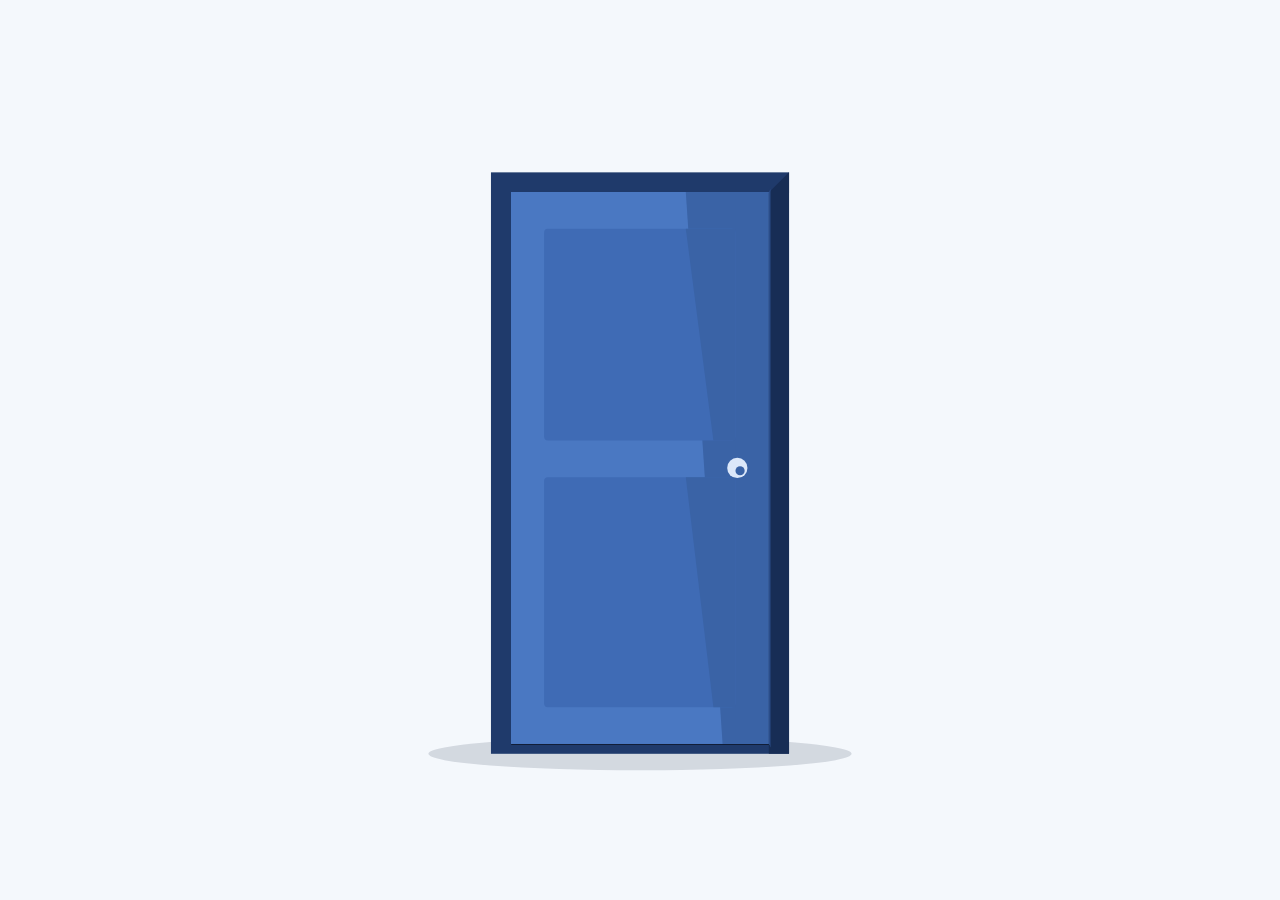
==== index.html @ 5ae3cf3b "Add session setup dialogue, clock, breaks and check-ins Co-Authored-By: Claude Opus 5.5 <noreply@ant" ====
<!doctype html>
<html lang="en">
<head>
  <meta charset="utf-8">
  <meta name="viewport" content="width=device-width, initial-scale=1">
  <title>Study Check-In</title>
  <link rel="stylesheet" href="css/base.css">
  <link rel="stylesheet" href="css/layout.css">
  <link rel="stylesheet" href="css/door.css">
  <link rel="stylesheet" href="css/characters.css">
  <link rel="stylesheet" href="css/dialogue.css">
</head>
<body>
  <main class="app">
    <!-- The door scene is drawn into here by js/door.js -->
    <div id="stage" class="stage"></div>

    <!-- The study screen: shown while a session runs -->
    <section class="study" aria-label="Study session">
      <div id="clock" class="clock" role="timer">0:00</div>
      <p id="study-status" class="study-status" aria-live="polite"></p>
      <div class="study-buttons">
        <button id="break-btn" type="button" class="btn">Break</button>
        <button id="end-btn" type="button" class="btn btn-quiet">End session</button>
      </div>
    </section>
  </main>
  <script type="module" src="js/main.js"></script>
</body>
</html>
---- css/base.css ----
/* Color variables: cool colors only (no yellow, orange or warm tones).
   Light set first, then the dark set. */
:root {
  --bg: #f4f8fc;
  --ink: #14213d;
  --blue: #2f6fdd;
  --pale: #dce8fa;
  --teal: #1b8a9a;
  --bubble: #ffffff;
  --bubble-ink: #14213d;
  --bubble-line: #14213d;
  --bubble-accent: #2f6fdd;
  --locked: #9aa8c0;

  /* The door */
  --frame: #1f3a6b;
  --frame-shade: #172d55;
  --door: #4a78c2;
  --door-shade: #3a63a6;
  --door-inset: #3f6bb5;
  --door-edge: #2a4d8a;
  --knob: #dce8fa;
  --doorway: #070b16;
  --floor-shadow: rgba(20, 33, 61, 0.14);
}

@media (prefers-color-scheme: dark) {
  :root:not([data-theme="light"]) {
    --bg: #0d1424;
    --ink: #e6edf8;
    --blue: #6a9df5;
    --pale: #1a2540;
    --teal: #4fc2d0;
    --bubble: #f4f8fc;
    --bubble-line: #f4f8fc;
    --locked: #8a96ad;

    --frame: #22355e;
    --frame-shade: #1a2a4b;
    --door: #3a62a8;
    --door-shade: #2d4f8c;
    --door-inset: #33599b;
    --door-edge: #213d70;
    --knob: #b9cdee;
    --doorway: #03060d;
    --floor-shadow: rgba(0, 0, 0, 0.4);
  }
}

:root[data-theme="dark"] {
  --bg: #0d1424;
  --ink: #e6edf8;
  --blue: #6a9df5;
  --pale: #1a2540;
  --teal: #4fc2d0;
  --bubble: #f4f8fc;
  --bubble-line: #f4f8fc;
  --locked: #8a96ad;

  --frame: #22355e;
  --frame-shade: #1a2a4b;
  --door: #3a62a8;
  --door-shade: #2d4f8c;
  --door-inset: #33599b;
  --door-edge: #213d70;
  --knob: #b9cdee;
  --doorway: #03060d;
  --floor-shadow: rgba(0, 0, 0, 0.4);
}

*, *::before, *::after { box-sizing: border-box; }

html, body {
  margin: 0;
  height: 100%;
}

body {
  background: var(--bg);
  color: var(--ink);
  font-family: system-ui, -apple-system, "Segoe UI", Roboto, sans-serif;
  transition: background 0.3s, color 0.3s;
}
---- css/layout.css ----
/* Page layout: on the door screen the door sits in the center.
   While studying, the door slides left and the big clock shows right-center. */
.app {
  min-height: 100vh;
  display: grid;
  place-items: center;
  padding: 16px;
  overflow: hidden;
}

.stage {
  position: relative;
  /* As big as fits: never taller than 88% of the window. */
  width: min(90vw, 460px, calc(88vh * 500 / 720));
  transition: transform 0.8s cubic-bezier(0.5, 0, 0.2, 1);
}

.is-studying .stage {
  transform: translateX(-26vw) scale(0.82);
}

/* ---- The study screen ---- */
.study {
  position: fixed;
  top: 50%;
  left: 58vw;
  width: 38vw;
  transform: translate(0, -50%);
  text-align: center;
  opacity: 0;
  visibility: hidden;
  transition: opacity 0.6s 0.3s, visibility 0s 0.9s;
}

.is-studying .study {
  opacity: 1;
  visibility: visible;
  transition: opacity 0.6s 0.4s, visibility 0s;
}

.clock {
  font-size: clamp(72px, 11vw, 200px);
  font-weight: 800;
  font-variant-numeric: tabular-nums;
  letter-spacing: -0.03em;
  line-height: 1;
  color: var(--ink);
  transition: opacity 0.3s;
}

.is-on-break .clock {
  opacity: 0.35;
}

.study-status {
  min-height: 1.5em;
  margin: 12px 0 20px;
  color: var(--teal);
  font-weight: 600;
}

.study-buttons {
  display: flex;
  justify-content: center;
  gap: 12px;
}

/* ---- Buttons ---- */
.btn {
  font: inherit;
  font-weight: 600;
  padding: 10px 22px;
  border-radius: 999px;
  border: 2px solid var(--blue);
  background: var(--blue);
  color: var(--bg);
  cursor: pointer;
  transition: transform 0.15s, background 0.2s;
}

.btn:hover { transform: translateY(-1px); }
.btn:focus-visible { outline: 3px solid var(--teal); outline-offset: 2px; }

.btn-quiet {
  background: transparent;
  color: var(--blue);
}
---- css/door.css ----
/* The door scene: a back layer (frame, dark doorway, character)
   with the door on top as its own element so it can swing in 3D. */
.door-scene {
  position: relative;
  aspect-ratio: 500 / 720;
  width: 100%;
  cursor: pointer;
  outline: none;
  perspective: 1100px;
}

.door-scene:focus-visible .door-frame {
  stroke: var(--teal);
  stroke-width: 6;
}

.door-back {
  position: absolute;
  inset: 0;
  width: 100%;
  height: 100%;
  overflow: visible;
}

.door-frame       { fill: var(--frame); }
.door-frame-shade { fill: var(--frame-shade); }
.doorway          { fill: var(--doorway); }
.floor-shadow     { fill: var(--floor-shadow); }

.door-body  { fill: var(--door); }
.door-shade { fill: var(--door-shade); }
.door-inset { fill: var(--door-inset); }
.door-knob  { fill: var(--knob); }

/* The door sits exactly over the doorway (x 110, y 80, 280 x 600 of 500 x 720)
   and swings toward you on its left hinge. */
.door-panel {
  position: absolute;
  left: 22%;
  top: 11.111%;
  width: 56%;
  height: 83.333%;
  transform-origin: left center;
  transform-style: preserve-3d;
  transition: transform 0.9s cubic-bezier(0.3, 0.7, 0.35, 1);
}

.door-panel > svg {
  display: block;
  width: 100%;
  height: 100%;
}

/* The door's thickness: a strip along its right edge, turned to face sideways. */
.door-edge {
  position: absolute;
  top: 0;
  left: 100%;
  width: 5%;
  height: 100%;
  background: var(--door-edge);
  transform-origin: left center;
  transform: rotateY(-90deg);
}

/* As the door turns away from the light it gets a little darker. */
.door-panel::after {
  content: "";
  position: absolute;
  inset: 0;
  background: #000;
  opacity: 0;
  transition: opacity 0.9s;
  pointer-events: none;
}

.door--crack .door-panel { transform: rotateY(-14deg); }
.door--ajar  .door-panel { transform: rotateY(-40deg); }
.door--crack .door-panel::after { opacity: 0.08; }
.door--ajar  .door-panel::after { opacity: 0.2; }

/* Slam: the door shuts fast, then the whole scene shakes. */
.door--slam .door-panel {
  transition-duration: 0.18s;
  transition-timing-function: cubic-bezier(0.6, 0, 1, 1);
}

.door--shake {
  animation: door-shake 0.35s ease-out;
}

@keyframes door-shake {
  0%, 100% { transform: translate(0, 0); }
  20% { transform: translate(-6px, 2px); }
  40% { transform: translate(5px, -2px); }
  60% { transform: translate(-3px, 1px); }
  80% { transform: translate(2px, 0); }
}
---- css/characters.css ----
/* Character animations. Every character shares the same named parts
   (head, eye-l, eye-r, torso, arm-l, arm-r), so these moves work for all of them.
   The character's own origin (0, 0) is between its feet. */

.char {
  transform-box: view-box;
  transform-origin: 0 0;
}

.char .head {
  transform-box: fill-box;
  transform-origin: 50% 100%;
}

.char .eye {
  transform-box: fill-box;
  transform-origin: 50% 50%;
}

.char .arm-l,
.char .arm-r {
  transform-box: fill-box;
  transform-origin: 50% 0;
}

/* Props (like the mother's spoon) only show during their own move. */
.char .prop {
  opacity: 0;
}

/* ---- Standing out of the doorway while talking (setup questions, wrap-up) ---- */
.char,
.char .head {
  transition: transform 0.8s cubic-bezier(0.35, 0.1, 0.25, 1);
}

.char.is-out {
  transform: translateX(90px) rotate(13deg);
}

.char.is-out .head {
  transform: rotate(-13deg);
}

/* ---- look-around: lean out, lean in toward you and look down at your desk,
        sweep slowly from right to left (eyes lead, face follows),
        back to you with a suspicious nod, sneak back ---- */
.anim-look-around {
  animation: look-around-body 6s ease-in-out both;
}
.anim-look-around .head {
  animation: look-around-head 6s ease-in-out both;
}
.anim-look-around .features {
  animation: look-around-face 6s ease-in-out both;
}
.anim-look-around .pupil {
  animation: look-around-pupils 6s ease-in-out both;
}
.anim-look-around .arm-r {
  animation: look-around-arm 6s ease-in-out both;
}

/* Whole body: out from behind the door, then a little closer to you
   (slightly bigger = leaning toward the viewer). */
@keyframes look-around-body {
  0%       { transform: translateX(0) rotate(0deg) scale(1); }
  12%      { transform: translateX(94px) rotate(15deg) scale(1); }    /* lean out */
  16%      { transform: translateX(90px) rotate(13deg) scale(1); }    /* settle */
  24%, 74% { transform: translateX(90px) rotate(13deg) scale(1.06); } /* lean in toward you */
  80%      { transform: translateX(90px) rotate(13deg) scale(1); }
  86%      { transform: translateX(96px) rotate(16deg) scale(1); }    /* wind-up... */
  100%     { transform: translateX(0) rotate(0deg) scale(1); }        /* ...and sneak back */
}

/* Head: stays upright against the lean, tips down to look at your desk,
   sways a little with the sweep, then a slow suspicious nod. */
@keyframes look-around-head {
  0%, 16%  { transform: rotate(-13deg); }
  24%      { transform: rotate(-10deg) translateY(5px); }    /* look down, toward the right */
  58%      { transform: rotate(-16deg) translateY(5px); }    /* ...slowly round to the left */
  64%      { transform: rotate(-13deg) translateY(0); }      /* back up at you */
  69%      { transform: rotate(-13deg) translateY(8px); }    /* slow nod down */
  75%      { transform: rotate(-13deg) translateY(0); }      /* and up */
  92%, 100% { transform: rotate(0deg); }
}

/* Face features shift sideways and down: the head "turns" to look across the room. */
@keyframes look-around-face {
  0%, 16%  { transform: translate(0, 0); }
  26%      { transform: translate(5px, 3px); }    /* face turned right, looking down */
  32%      { transform: translate(5px, 3px); }
  56%      { transform: translate(-5px, 3px); }   /* slow sweep to the left */
  62%      { transform: translate(-5px, 3px); }
  68%, 80% { transform: translate(0, 0); }        /* back to you */
  100%     { transform: translate(0, 0); }
}

/* Pupils lead every look: they get there first and go a bit further. */
@keyframes look-around-pupils {
  0%, 16%  { transform: translate(0, 0); }
  21%      { transform: translate(5px, 2.5px); }  /* eyes snap right and down */
  32%      { transform: translate(5px, 2.5px); }
  48%      { transform: translate(-5px, 2.5px); } /* eyes reach the left before the face */
  62%      { transform: translate(-5px, 2.5px); }
  66%, 80% { transform: translate(0, 0); }        /* straight at you */
  100%     { transform: translate(0, 0); }
}

@keyframes look-around-arm {
  0%       { transform: rotate(0deg); }
  12%, 80% { transform: rotate(14deg); }     /* arm tucks in close, sneaky */
  100%     { transform: rotate(0deg); }
}

/* ---- peek: lean out, quick scan left and right, then settle on you
        ("I see you. Keep going.") ---- */
.anim-peek {
  animation: peek-body 4s ease-in-out both;
}
.anim-peek .head {
  animation: peek-head 4s ease-in-out both;
}
.anim-peek .features {
  animation: peek-face 4s ease-in-out both;
}
.anim-peek .pupil {
  animation: peek-pupils 4s ease-in-out both;
}

@keyframes peek-body {
  0%       { transform: translateX(0) rotate(0deg); }
  16%      { transform: translateX(80px) rotate(12deg); }
  22%, 80% { transform: translateX(76px) rotate(11deg); }
  100%     { transform: translateX(0) rotate(0deg); }
}

@keyframes peek-head {
  0%       { transform: rotate(0deg); }
  16%      { transform: rotate(-11deg); }
  30%      { transform: rotate(-8deg); }    /* turns to the right... */
  42%      { transform: rotate(-14deg); }   /* ...and to the left */
  52%, 80% { transform: rotate(-11deg); }   /* ...and back to you */
  100%     { transform: rotate(0deg); }
}

@keyframes peek-face {
  0%, 18%  { transform: translate(0, 0); }
  28%, 32% { transform: translate(4px, 1px); }
  40%, 44% { transform: translate(-4px, 1px); }
  52%, 100% { transform: translate(0, 0); }
}

@keyframes peek-pupils {
  0%, 18%  { transform: translate(0, 0); }
  24%, 32% { transform: translate(5px, 1.5px); }    /* eyes lead right */
  37%, 44% { transform: translate(-5px, 1.5px); }   /* eyes lead left */
  50%, 54% { transform: translate(0, 0); }
  56%, 62% { transform: translate(1px, -0.5px); }   /* ...there you are */
  66%, 100% { transform: translate(0, 0); }
}

/* ---- stare: lean out, peer down at your desk, then look up into a long,
        slow-blinking, deadpan stare while creeping closer ---- */
.anim-stare {
  animation: stare-body 5.4s ease-in-out both;
}
.anim-stare .head {
  animation: stare-head 5.4s ease-in-out both;
}
.anim-stare .eye {
  animation: stare-blink 5.4s linear both;
}
.anim-stare .features {
  animation: stare-face 5.4s ease-in-out both;
}
.anim-stare .pupil {
  animation: stare-pupils 5.4s ease-in-out both;
}

@keyframes stare-body {
  0%   { transform: translateX(0) rotate(0deg) scale(1); }
  12%  { transform: translateX(90px) rotate(13deg) scale(1); }
  40%  { transform: translateX(90px) rotate(13deg) scale(1); }
  78%  { transform: translateX(90px) rotate(13deg) scale(1.08); }  /* creeping closer */
  86%  { transform: translateX(90px) rotate(13deg) scale(1.08); }
  100% { transform: translateX(0) rotate(0deg) scale(1); }
}

@keyframes stare-head {
  0%       { transform: rotate(0deg); }
  12%      { transform: rotate(-13deg); }
  18%, 36% { transform: rotate(-13deg) translateY(6px); }   /* peering down at your desk */
  42%, 86% { transform: rotate(-13deg) translateY(0); }     /* ...slowly up at you */
  100%     { transform: rotate(0deg); }
}

@keyframes stare-face {
  0%, 14%  { transform: translate(0, 0); }
  20%, 26% { transform: translate(3px, 3px); }
  32%, 36% { transform: translate(-3px, 3px); }   /* scanning your desk */
  44%, 84% { transform: translate(0, 1.5px); }    /* squint */
  94%, 100% { transform: translate(0, 0); }
}

@keyframes stare-pupils {
  0%, 14%  { transform: translate(0, 0); }
  18%, 26% { transform: translate(4px, 3px); }
  30%, 36% { transform: translate(-4px, 3px); }
  42%, 100% { transform: translate(0, 0); }
}

@keyframes stare-blink {
  0%, 54%  { transform: scaleY(1); }
  56%      { transform: scaleY(0.1); }   /* one... slow... blink */
  60%      { transform: scaleY(1); }
  72%      { transform: scaleY(1); }
  74%      { transform: scaleY(0.1); }
  76%, 100% { transform: scaleY(1); }
}

/* ---- mother-spoon (mother's signature): scan the room, find you,
        then wag a ladle at you ---- */
.anim-mother-spoon {
  animation: spoon-body 5.6s ease-in-out both;
}
.anim-mother-spoon .head {
  animation: spoon-head 5.6s ease-in-out both;
}
.anim-mother-spoon .features {
  animation: spoon-face 5.6s ease-in-out both;
}
.anim-mother-spoon .pupil {
  animation: spoon-pupils 5.6s ease-in-out both;
}
.anim-mother-spoon .arm-r {
  animation: spoon-arm 5.6s ease-in-out both;
}
.anim-mother-spoon .prop-spoon {
  animation: spoon-show 5.6s step-end both;
}

@keyframes spoon-body {
  0%       { transform: translateX(0) rotate(0deg); }
  10%, 88% { transform: translateX(90px) rotate(13deg); }
  100%     { transform: translateX(0) rotate(0deg); }
}

@keyframes spoon-head {
  0%       { transform: rotate(0deg); }
  10%      { transform: rotate(-13deg); }
  20%      { transform: rotate(-9deg) translateY(4px); }
  30%      { transform: rotate(-16deg) translateY(4px); }
  38%      { transform: rotate(-13deg); }
  46%, 76% { transform: rotate(-17deg); }   /* a stern little head tilt */
  88%      { transform: rotate(-13deg); }
  100%     { transform: rotate(0deg); }
}

@keyframes spoon-face {
  0%, 12%  { transform: translate(0, 0); }
  20%      { transform: translate(4px, 2px); }
  30%      { transform: translate(-4px, 2px); }
  38%, 100% { transform: translate(0, 0); }
}

@keyframes spoon-pupils {
  0%, 12%  { transform: translate(0, 0); }
  16%, 20% { transform: translate(5px, 2px); }
  26%, 30% { transform: translate(-5px, 2px); }
  36%, 100% { transform: translate(0, 0); }   /* found you */
}

@keyframes spoon-arm {
  0%, 38% { transform: rotate(0deg); }
  46%     { transform: rotate(-150deg); }   /* spoon up */
  52%     { transform: rotate(-125deg); }   /* wag... */
  58%     { transform: rotate(-160deg); }
  64%     { transform: rotate(-125deg); }
  70%     { transform: rotate(-160deg); }
  76%     { transform: rotate(-145deg); }   /* one last point */
  86%     { transform: rotate(0deg); }
  100%    { transform: rotate(0deg); }
}

@keyframes spoon-show {
  0%   { opacity: 0; }
  40%  { opacity: 1; }
  84%  { opacity: 0; }
}
---- css/dialogue.css ----
/* Speech bubbles: rounded, quiet, with a little tail pointing at the doorway. */
.bubble {
  position: absolute;
  left: 76%;
  top: 2%;
  width: 250px;
  padding: 13px 16px;
  border-radius: 20px;
  background: var(--bubble);
  color: var(--bubble-ink);
  border: 2.5px solid var(--bubble-line);
  box-shadow: 0 8px 28px rgba(5, 10, 25, 0.35);
  z-index: 5;
  opacity: 0;
  transform: scale(0.85);
  transform-origin: 0 100%;   /* grows out of the tail */
  pointer-events: none;
  transition: opacity 0.2s, transform 0.25s cubic-bezier(0.3, 1.4, 0.5, 1);
}

.bubble.is-open {
  opacity: 1;
  transform: none;
  pointer-events: auto;
}

/* The tail: a little triangle reaching down-left to the speaker's face. */
.bubble-tail {
  position: absolute;
  left: -4px;
  bottom: -19px;
  width: 30px;
  height: 22px;
  overflow: visible;
}

.bubble-tail-fill { fill: var(--bubble); }
.bubble-tail-line {
  fill: none;
  stroke: var(--bubble-line);
  stroke-width: 2.5;
  stroke-linejoin: round;
}

.bubble-text {
  margin: 0;
  font-size: 1.05rem;
  line-height: 1.35;
}

.bubble-choices {
  display: flex;
  flex-wrap: wrap;
  gap: 8px;
  margin-top: 12px;
}

.choice {
  font: inherit;
  font-size: 0.92rem;
  font-weight: 600;
  padding: 7px 14px;
  border-radius: 999px;
  border: 2px solid var(--bubble-accent);
  background: transparent;
  color: var(--bubble-accent);
  cursor: pointer;
  transition: background 0.15s, color 0.15s;
}

.choice:hover,
.choice:focus-visible {
  background: var(--bubble-accent);
  color: var(--bubble);
  outline: none;
}

.choice-note {
  display: block;
  font-size: 0.75rem;
  font-weight: 500;
  opacity: 0.75;
}

.choice.is-locked {
  border-color: var(--locked);
  color: var(--locked);
  cursor: not-allowed;
}

.choice.is-locked:hover {
  background: transparent;
  color: var(--locked);
}

.bubble-number {
  display: flex;
  align-items: center;
  gap: 8px;
}

.bubble-number input {
  width: 5.5em;
  font: inherit;
  padding: 6px 10px;
  border-radius: 10px;
  border: 2px solid var(--bubble-accent);
  background: #fff;
  color: var(--bubble-ink);
}
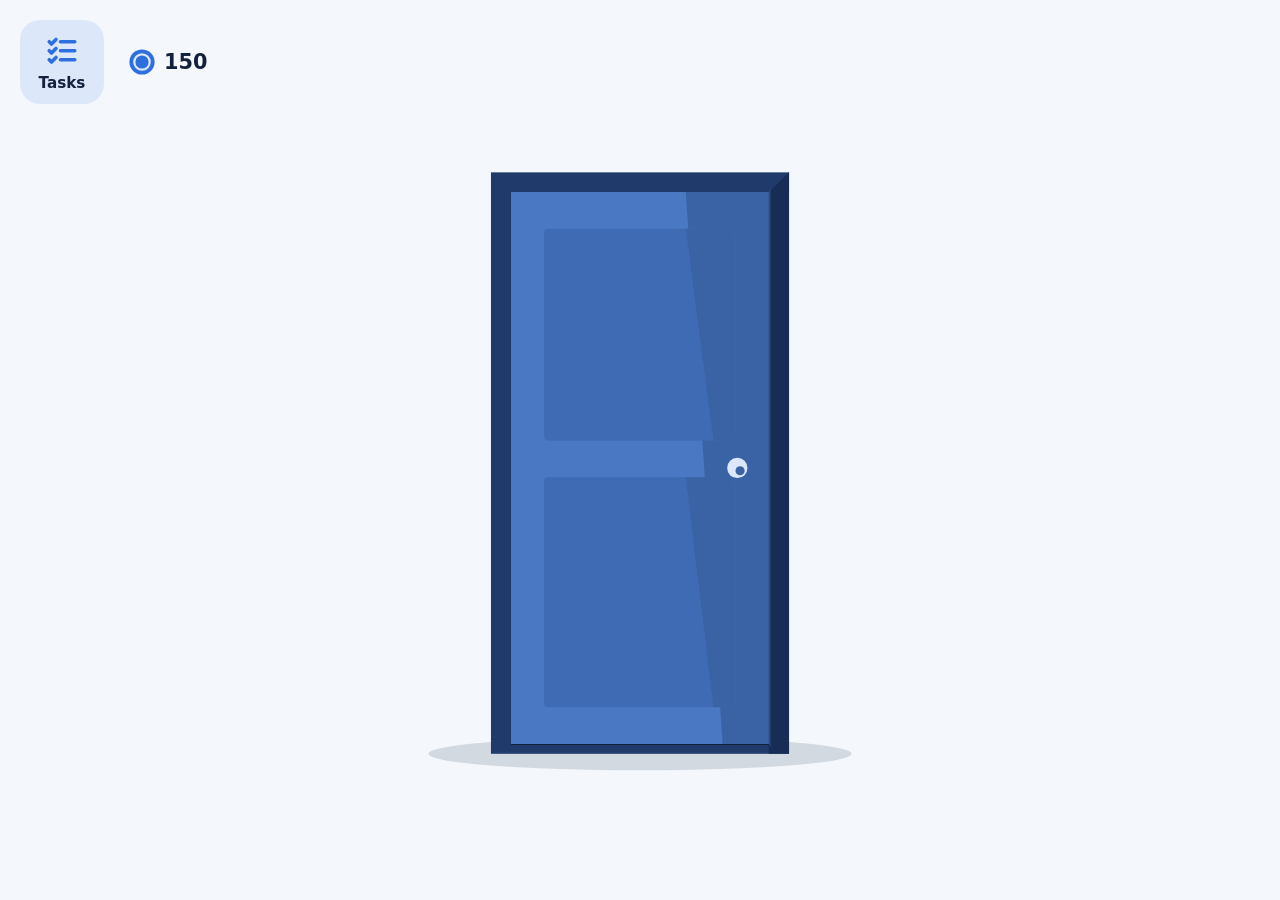
==== commit 07bdf395: "Add tasks, finale, coins and saving Co-Authored-By: Claude Opus 5.5 <noreply@anthropic.com>" ====
--- a/index.html
+++ b/index.html
@@ -9,8 +9,26 @@
   <link rel="stylesheet" href="css/door.css">
   <link rel="stylesheet" href="css/characters.css">
   <link rel="stylesheet" href="css/dialogue.css">
+  <link rel="stylesheet" href="css/panels.css">
 </head>
 <body>
+  <!-- Corner buttons and coins (door screen only) -->
+  <nav class="side" aria-label="Menu">
+    <button type="button" class="side-btn" data-panel="tasks-panel">
+      <svg viewBox="0 0 24 24" aria-hidden="true">
+        <path d="M3.5 6.5l1.5 1.5 3-3M3.5 12.5l1.5 1.5 3-3M3.5 18.5l1.5 1.5 3-3M11 6.5h9.5M11 12.5h9.5M11 18.5h9.5"/>
+      </svg>
+      Tasks
+    </button>
+    <div class="coin-badge" title="Your coins">
+      <svg class="coin-icon" viewBox="0 0 20 20" aria-hidden="true">
+        <circle cx="10" cy="10" r="9"/><circle class="coin-inner" cx="10" cy="10" r="5.5"/>
+      </svg>
+      <span data-coins>0</span>
+      <span class="sr-only">coins</span>
+    </div>
+  </nav>
+
   <main class="app">
     <!-- The door scene is drawn into here by js/door.js -->
     <div id="stage" class="stage"></div>
@@ -23,8 +41,26 @@
         <button id="break-btn" type="button" class="btn">Break</button>
         <button id="end-btn" type="button" class="btn btn-quiet">End session</button>
       </div>
+      <ul id="session-tasks" class="session-tasks" aria-label="This session's tasks"></ul>
     </section>
   </main>
+
+  <!-- Pop-up panels -->
+  <div class="panel-backdrop"></div>
+
+  <section id="tasks-panel" class="panel" role="dialog" aria-labelledby="tasks-title" hidden>
+    <header class="panel-head">
+      <h2 id="tasks-title">Tasks</h2>
+      <button type="button" class="panel-close" aria-label="Close">×</button>
+    </header>
+    <form id="task-form" class="task-form">
+      <input type="text" maxlength="80" placeholder="Add a task…" aria-label="New task">
+      <button type="submit" class="btn">Add</button>
+    </form>
+    <p id="task-empty" class="panel-empty">Nothing here yet. Add your first task above.</p>
+    <ul id="task-list" class="task-list"></ul>
+  </section>
+
   <script type="module" src="js/main.js"></script>
 </body>
 </html>
--- a/css/door.css
+++ b/css/door.css
@@ -76,8 +76,10 @@
 
 .door--crack .door-panel { transform: rotateY(-14deg); }
 .door--ajar  .door-panel { transform: rotateY(-40deg); }
+.door--wide  .door-panel { transform: rotateY(-90deg); }   /* fully open: edge-on */
 .door--crack .door-panel::after { opacity: 0.08; }
 .door--ajar  .door-panel::after { opacity: 0.2; }
+.door--wide  .door-panel::after { opacity: 0.32; }
 
 /* Slam: the door shuts fast, then the whole scene shakes. */
 .door--slam .door-panel {
@@ -96,3 +98,13 @@
   60% { transform: translate(-3px, 1px); }
   80% { transform: translate(2px, 0); }
 }
+
+/* A layer in front of the door, for when a character comes all the way out. */
+.door-front {
+  position: absolute;
+  inset: 0;
+  width: 100%;
+  height: 100%;
+  overflow: visible;
+  pointer-events: none;
+}
--- a/css/characters.css
+++ b/css/characters.css
@@ -17,11 +17,14 @@
   transform-origin: 50% 50%;
 }
 
+/* Arms pivot exactly at the shoulder (in the character's own coordinates),
+   so props in the hand can't shift the pivot and pull the arm off. */
 .char .arm-l,
 .char .arm-r {
-  transform-box: fill-box;
-  transform-origin: 50% 0;
-}
+  transform-box: view-box;
+}
+.char .arm-l { transform-origin: -56px -321px; }
+.char .arm-r { transform-origin: 56px -321px; }
 
 /* Props (like the mother's spoon) only show during their own move. */
 .char .prop {
@@ -288,3 +291,152 @@
   40%  { opacity: 1; }
   84%  { opacity: 0; }
 }
+
+/* ---- Finales: she comes all the way out of the door ----
+   The body's transform always has the same shape so keyframes blend:
+   translate(x, y) rotate(r) translate(0, 240px) scale(sx, sy)
+   which spins her around the middle of her body (240 units above her feet).
+   y = -240px means "standing on the floor". */
+
+.char .prop-lid {
+  transform-box: fill-box;
+  transform-origin: 100% 100%;
+}
+
+/* finale (mother): step out, crouch, BACKFLIP, ta-da! */
+.anim-finale {
+  animation: finale-body 4.4s ease-in-out both;
+}
+.anim-finale .arm-l {
+  animation: finale-arm-l 4.4s ease-in-out both;
+}
+.anim-finale .arm-r {
+  animation: finale-arm-r 4.4s ease-in-out both;
+}
+.anim-finale .head {
+  animation: finale-head 4.4s ease-in-out both;
+}
+
+@keyframes finale-body {
+  0%        { transform: translate(0px, -240px) rotate(0deg) translate(0px, 240px) scale(1, 1); }
+  16%       { transform: translate(40px, -240px) rotate(0deg) translate(0px, 240px) scale(1.12, 1.12); }   /* step out */
+  28%       { transform: translate(40px, -240px) rotate(0deg) translate(0px, 240px) scale(1.22, 1); }      /* crouch */
+  40%       { transform: translate(40px, -430px) rotate(-180deg) translate(0px, 240px) scale(1.08, 1.18); } /* upside down in the air */
+  52%       { transform: translate(40px, -240px) rotate(-360deg) translate(0px, 240px) scale(1.12, 1.12); }
+  58%       { transform: translate(40px, -240px) rotate(-360deg) translate(0px, 240px) scale(1.22, 1.02); } /* land */
+  66%, 100% { transform: translate(40px, -240px) rotate(-360deg) translate(0px, 240px) scale(1.12, 1.12); } /* ta-da */
+}
+
+@keyframes finale-arm-l {
+  0%, 22%   { transform: rotate(0deg); }
+  30%, 52%  { transform: rotate(165deg); }   /* arms tucked up for the flip */
+  58%       { transform: rotate(40deg); }
+  68%, 100% { transform: rotate(135deg); }   /* ta-da! */
+}
+
+@keyframes finale-arm-r {
+  0%, 22%   { transform: rotate(0deg); }
+  30%, 52%  { transform: rotate(-165deg); }
+  58%       { transform: rotate(-40deg); }
+  68%, 100% { transform: rotate(-135deg); }
+}
+
+@keyframes finale-head {
+  0%, 60%   { transform: rotate(0deg); }
+  70%, 100% { transform: rotate(7deg); }     /* proud little head tilt */
+}
+
+/* finale-big (mother, 3+ tasks): out she comes with a pie, lifts the lid,
+   sets it down, then a DOUBLE backflip */
+.anim-finale-big {
+  animation: finale-big-body 7.2s ease-in-out both;
+}
+.anim-finale-big .arm-l {
+  animation: finale-big-arm-l 7.2s ease-in-out both;
+}
+.anim-finale-big .arm-r {
+  animation: finale-big-arm-r 7.2s ease-in-out both;
+}
+.anim-finale-big .head {
+  animation: finale-big-head 7.2s ease-in-out both;
+}
+.anim-finale-big .prop-dish {
+  animation: finale-big-dish 7.2s ease-in-out both;
+}
+.anim-finale-big .prop-lid {
+  animation: finale-big-lid 7.2s ease-in-out both;
+}
+
+@keyframes finale-big-body {
+  0%        { transform: translate(0px, -240px) rotate(0deg) translate(0px, 240px) scale(1, 1); }
+  10%, 42%  { transform: translate(40px, -240px) rotate(0deg) translate(0px, 240px) scale(1.12, 1.12); } /* presenting the pie */
+  50%       { transform: translate(40px, -240px) rotate(0deg) translate(0px, 240px) scale(1.22, 1); }    /* crouch */
+  58%       { transform: translate(40px, -400px) rotate(-240deg) translate(0px, 240px) scale(1.08, 1.18); }
+  66%       { transform: translate(40px, -470px) rotate(-480deg) translate(0px, 240px) scale(1.08, 1.18); } /* higher! */
+  74%       { transform: translate(40px, -240px) rotate(-720deg) translate(0px, 240px) scale(1.12, 1.12); }
+  79%       { transform: translate(40px, -240px) rotate(-720deg) translate(0px, 240px) scale(1.24, 1); }    /* land */
+  86%, 100% { transform: translate(40px, -240px) rotate(-720deg) translate(0px, 240px) scale(1.12, 1.12); }
+}
+
+@keyframes finale-big-dish {
+  0%        { opacity: 0; transform: translateY(0) scale(1); }
+  4%        { opacity: 1; transform: translateY(0) scale(1); }
+  18%, 36%  { opacity: 1; transform: translateY(-14px) scale(1); }    /* lifts it up proudly */
+  44%       { opacity: 1; transform: translateY(170px) scale(0.9); }  /* sets it down */
+  47%, 100% { opacity: 0; transform: translateY(170px) scale(0.9); }
+}
+
+@keyframes finale-big-lid {
+  0%, 18%   { transform: translate(0, 0) rotate(0deg); }
+  24%, 34%  { transform: translate(18px, -30px) rotate(24deg); }   /* ta-da: pie! */
+  40%, 100% { transform: translate(0, 0) rotate(0deg); }
+}
+
+@keyframes finale-big-arm-l {
+  0%, 46%   { transform: rotate(0deg); }
+  52%, 74%  { transform: rotate(165deg); }
+  80%       { transform: rotate(40deg); }
+  88%, 100% { transform: rotate(135deg); }
+}
+
+@keyframes finale-big-arm-r {
+  0%, 18%   { transform: rotate(0deg); }
+  23%, 34%  { transform: rotate(-35deg); }   /* lifting the lid */
+  40%, 46%  { transform: rotate(0deg); }
+  52%, 74%  { transform: rotate(-165deg); }
+  80%       { transform: rotate(-40deg); }
+  88%, 100% { transform: rotate(-135deg); }
+}
+
+@keyframes finale-big-head {
+  0%, 18%   { transform: rotate(0deg); }
+  24%, 36%  { transform: rotate(-8deg); }    /* "look what I made" */
+  42%, 82%  { transform: rotate(0deg); }
+  90%, 100% { transform: rotate(7deg); }
+}
+
+/* finale-exit: from the ta-da pose back behind the door */
+.anim-finale-exit {
+  animation: finale-exit-body 1.3s ease-in-out both;
+}
+.anim-finale-exit .arm-l {
+  animation: finale-exit-arm-l 1.3s ease-in-out both;
+}
+.anim-finale-exit .arm-r {
+  animation: finale-exit-arm-r 1.3s ease-in-out both;
+}
+
+@keyframes finale-exit-body {
+  0%   { transform: translate(40px, -240px) rotate(-360deg) translate(0px, 240px) scale(1.12, 1.12); }
+  100% { transform: translate(0px, -240px) rotate(-360deg) translate(0px, 240px) scale(1, 1); }
+}
+
+@keyframes finale-exit-arm-l {
+  0%        { transform: rotate(135deg); }
+  60%, 100% { transform: rotate(0deg); }
+}
+
+@keyframes finale-exit-arm-r {
+  0%        { transform: rotate(-135deg); }
+  60%, 100% { transform: rotate(0deg); }
+}
--- a/css/panels.css
+++ b/css/panels.css
@@ -0,0 +1,299 @@
+/* Side buttons, coin balance, and the pop-up panels. */
+
+.sr-only {
+  position: absolute;
+  width: 1px;
+  height: 1px;
+  overflow: hidden;
+  clip: rect(0 0 0 0);
+}
+
+/* ---- Side column ---- */
+.side {
+  position: fixed;
+  top: 20px;
+  left: 20px;
+  display: flex;
+  align-items: center;
+  gap: 12px;
+  z-index: 10;
+  transition: opacity 0.4s, transform 0.4s;
+}
+
+/* Hidden while studying, so the screen stays calm. */
+body:has(.is-studying) .side {
+  opacity: 0;
+  transform: translateY(-16px);
+  pointer-events: none;
+}
+
+/* Big square buttons: icon on top, label underneath. */
+.side-btn {
+  display: flex;
+  flex-direction: column;
+  align-items: center;
+  justify-content: center;
+  gap: 6px;
+  width: 84px;
+  height: 84px;
+  font: inherit;
+  font-size: 0.95rem;
+  font-weight: 700;
+  border-radius: 20px;
+  border: none;
+  background: var(--pale);
+  color: var(--ink);
+  cursor: pointer;
+  transition: transform 0.15s, background 0.2s;
+}
+
+.side-btn:hover { transform: translateY(-2px); }
+.side-btn:focus-visible { outline: 3px solid var(--teal); outline-offset: 2px; }
+
+.side-btn svg {
+  width: 36px;
+  height: 36px;
+  fill: none;
+  stroke: var(--blue);
+  stroke-width: 2.4;
+  stroke-linecap: round;
+  stroke-linejoin: round;
+}
+
+/* ---- Coins (a blue coin, to stay in the cool palette) ---- */
+.coin-badge {
+  position: relative;
+  display: flex;
+  align-items: center;
+  gap: 8px;
+  padding: 6px 12px;
+  font-weight: 800;
+  font-size: 1.3rem;
+  font-variant-numeric: tabular-nums;
+  color: var(--ink);
+}
+
+.coin-icon { width: 28px; height: 28px; }
+.coin-icon circle { fill: var(--blue); }
+.coin-icon .coin-inner { fill: none; stroke: var(--pale); stroke-width: 1.6; }
+
+.coin-pop {
+  position: absolute;
+  left: 100%;
+  top: 0;
+  font-weight: 800;
+  color: var(--teal);
+  animation: coin-pop 1.8s ease-out forwards;
+  pointer-events: none;
+}
+
+@keyframes coin-pop {
+  0%   { opacity: 0; transform: translateY(6px); }
+  15%  { opacity: 1; transform: translateY(0); }
+  70%  { opacity: 1; transform: translateY(-14px); }
+  100% { opacity: 0; transform: translateY(-24px); }
+}
+
+/* ---- Pop-up panels ---- */
+.panel-backdrop {
+  position: fixed;
+  inset: 0;
+  background: rgba(5, 10, 25, 0.45);
+  z-index: 20;
+  opacity: 0;
+  pointer-events: none;
+  transition: opacity 0.25s;
+}
+
+.has-panel .panel-backdrop {
+  opacity: 1;
+  pointer-events: auto;
+}
+
+.panel {
+  position: fixed;
+  top: 50%;
+  left: 50%;
+  transform: translate(-50%, -50%);
+  width: min(440px, calc(100vw - 32px));
+  max-height: 80vh;
+  overflow: auto;
+  padding: 20px 22px 24px;
+  border-radius: 20px;
+  background: var(--bg);
+  color: var(--ink);
+  box-shadow: 0 20px 60px rgba(5, 10, 25, 0.4);
+  z-index: 21;
+}
+
+.panel[hidden] { display: none; }
+
+.panel-head {
+  display: flex;
+  align-items: center;
+  justify-content: space-between;
+  margin-bottom: 14px;
+}
+
+.panel-head h2 { margin: 0; font-size: 1.3rem; }
+
+.panel-close {
+  font-size: 1.6rem;
+  line-height: 1;
+  width: 36px;
+  height: 36px;
+  border-radius: 50%;
+  border: none;
+  background: var(--pale);
+  color: var(--ink);
+  cursor: pointer;
+}
+
+.panel-empty {
+  color: var(--locked);
+  margin: 8px 0;
+}
+
+/* ---- Tasks ---- */
+.task-form {
+  display: flex;
+  gap: 8px;
+  margin-bottom: 12px;
+}
+
+.task-form input {
+  flex: 1;
+  font: inherit;
+  padding: 9px 12px;
+  border-radius: 12px;
+  border: 2px solid var(--pale);
+  background: var(--bg);
+  color: var(--ink);
+}
+
+.task-form input:focus { outline: none; border-color: var(--blue); }
+
+.task-list {
+  list-style: none;
+  margin: 0;
+  padding: 0;
+}
+
+.task {
+  display: flex;
+  align-items: center;
+  justify-content: space-between;
+  gap: 8px;
+  padding: 8px 4px;
+  border-bottom: 1px solid var(--pale);
+}
+
+.task label {
+  display: flex;
+  align-items: center;
+  gap: 10px;
+  cursor: pointer;
+}
+
+.task input { width: 18px; height: 18px; accent-color: var(--blue); }
+
+.task.is-done span {
+  text-decoration: line-through;
+  color: var(--locked);
+}
+
+.task-delete {
+  border: none;
+  background: none;
+  color: var(--locked);
+  font-size: 1.3rem;
+  cursor: pointer;
+  padding: 0 6px;
+}
+
+.task-delete:hover { color: var(--ink); }
+
+/* ---- Session tasks under the clock ---- */
+.session-tasks {
+  list-style: none;
+  margin: 28px auto 0;
+  padding: 0;
+  max-width: 360px;
+  text-align: left;
+}
+
+.session-tasks li {
+  margin-bottom: 6px;
+  border-radius: 10px;
+  background: var(--pale);
+  transition: opacity 0.3s;
+}
+
+.session-tasks label {
+  display: flex;
+  align-items: center;
+  gap: 10px;
+  padding: 9px 12px;
+  cursor: pointer;
+}
+
+.session-tasks input {
+  width: 18px;
+  height: 18px;
+  accent-color: var(--blue);
+}
+
+.session-tasks li.is-done {
+  opacity: 0.6;
+}
+
+.session-tasks li.is-done span {
+  text-decoration: line-through;
+}
+
+/* ---- Checklists inside speech bubbles ---- */
+.bubble-checklist ul {
+  list-style: none;
+  margin: 10px 0 0;
+  padding: 0;
+  max-height: 160px;
+  overflow: auto;
+}
+
+.bubble-checklist li label {
+  display: flex;
+  align-items: center;
+  gap: 8px;
+  padding: 4px 0;
+  cursor: pointer;
+}
+
+.bubble-checklist input[type="checkbox"] {
+  width: 16px;
+  height: 16px;
+  accent-color: var(--bubble-accent);
+}
+
+.bubble-empty {
+  margin: 8px 0 0;
+  font-size: 0.9rem;
+  opacity: 0.7;
+}
+
+.bubble-add {
+  display: flex;
+  gap: 6px;
+  margin-top: 8px;
+}
+
+.bubble-add input {
+  flex: 1;
+  min-width: 0;
+  font: inherit;
+  font-size: 0.9rem;
+  padding: 6px 10px;
+  border-radius: 10px;
+  border: 2px solid var(--bubble-accent);
+  background: #fff;
+  color: var(--bubble-ink);
+}
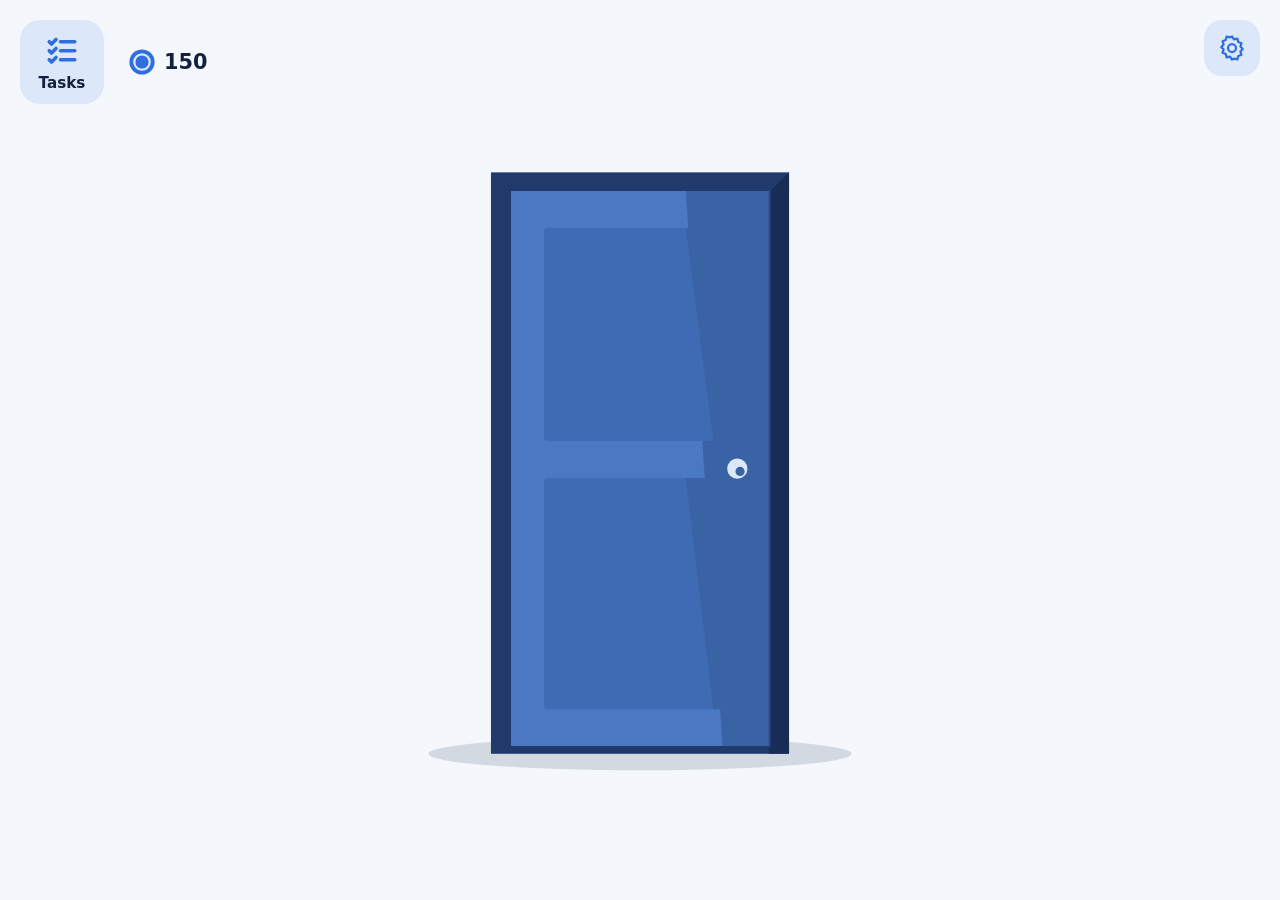
==== commit 01d00648: "Add time-based finales, moods, breaks, sounds and settings Finales grow with study time (unimpressed" ====
--- a/index.html
+++ b/index.html
@@ -29,12 +29,21 @@
     </div>
   </nav>
 
+  <!-- Settings, top-right corner -->
+  <button type="button" class="settings-btn" data-panel="settings-panel" aria-label="Settings">
+    <svg viewBox="0 0 24 24" aria-hidden="true">
+      <circle cx="12" cy="12" r="3.2"/>
+      <path d="M12 2.8l1.6 2.3 2.7-.6.7 2.7 2.6 1-.9 2.6 1.9 2-1.9 2 .9 2.6-2.6 1-.7 2.7-2.7-.6L12 21.2l-1.6-2.3-2.7.6-.7-2.7-2.6-1 .9-2.6-1.9-2 1.9-2-.9-2.6 2.6-1 .7-2.7 2.7.6z"/>
+    </svg>
+  </button>
+
   <main class="app">
     <!-- The door scene is drawn into here by js/door.js -->
     <div id="stage" class="stage"></div>
 
     <!-- The study screen: shown while a session runs -->
     <section class="study" aria-label="Study session">
+      <div id="break-clock" class="break-clock" aria-live="off"></div>
       <div id="clock" class="clock" role="timer">0:00</div>
       <p id="study-status" class="study-status" aria-live="polite"></p>
       <div class="study-buttons">
@@ -61,6 +70,27 @@
     <ul id="task-list" class="task-list"></ul>
   </section>
 
+  <section id="settings-panel" class="panel" role="dialog" aria-labelledby="settings-title" hidden>
+    <header class="panel-head">
+      <h2 id="settings-title">Settings</h2>
+      <button type="button" class="panel-close" aria-label="Close">×</button>
+    </header>
+    <label class="setting">
+      <span>
+        <strong>Sound effects</strong>
+        <small>Knocks, creaks, slams and button clicks</small>
+      </span>
+      <input type="checkbox" id="sound-toggle" class="switch" role="switch">
+    </label>
+    <label class="setting">
+      <span>
+        <strong>Longest break</strong>
+        <small>Mom gets crosser as a break goes on, and ends the session at this point</small>
+      </span>
+      <select id="break-limit" class="setting-select"></select>
+    </label>
+  </section>
+
   <script type="module" src="js/main.js"></script>
 </body>
 </html>
--- a/css/layout.css
+++ b/css/layout.css
@@ -36,6 +36,16 @@
   opacity: 1;
   visibility: visible;
   transition: opacity 0.6s 0.4s, visibility 0s;
+}
+
+/* Small break timer above the big clock (only shows during a break). */
+.break-clock {
+  min-height: 1.6em;
+  margin-bottom: 6px;
+  font-size: clamp(16px, 1.6vw, 22px);
+  font-weight: 700;
+  font-variant-numeric: tabular-nums;
+  color: var(--teal);
 }
 
 .clock {
--- a/css/door.css
+++ b/css/door.css
@@ -42,7 +42,7 @@
   height: 83.333%;
   transform-origin: left center;
   transform-style: preserve-3d;
-  transition: transform 0.9s cubic-bezier(0.3, 0.7, 0.35, 1);
+  transition: transform 0.9s cubic-bezier(0.3, 0.7, 0.35, 1);   /* closing */
 }
 
 .door-panel > svg {
@@ -74,6 +74,15 @@
   pointer-events: none;
 }
 
+/* Opening takes exactly as long as the creak sound (2s), at a steady pace
+   that eases in and out with it. */
+.door--crack .door-panel,
+.door--ajar  .door-panel,
+.door--wide  .door-panel {
+  transition-duration: 2s;
+  transition-timing-function: cubic-bezier(0.4, 0.15, 0.55, 0.95);
+}
+
 .door--crack .door-panel { transform: rotateY(-14deg); }
 .door--ajar  .door-panel { transform: rotateY(-40deg); }
 .door--wide  .door-panel { transform: rotateY(-90deg); }   /* fully open: edge-on */
@@ -87,24 +96,20 @@
   transition-timing-function: cubic-bezier(0.6, 0, 1, 1);
 }
 
-.door--shake {
-  animation: door-shake 0.35s ease-out;
+/* The angry slam shakes the whole screen. */
+.screen-shake .app,
+.screen-shake .side,
+.screen-shake .settings-btn {
+  animation: screen-shake 0.6s ease-out;
 }
 
-@keyframes door-shake {
+@keyframes screen-shake {
   0%, 100% { transform: translate(0, 0); }
-  20% { transform: translate(-6px, 2px); }
-  40% { transform: translate(5px, -2px); }
-  60% { transform: translate(-3px, 1px); }
-  80% { transform: translate(2px, 0); }
+  10% { transform: translate(-12px, 4px); }
+  20% { transform: translate(10px, -5px); }
+  32% { transform: translate(-9px, 3px); }
+  44% { transform: translate(7px, -3px); }
+  58% { transform: translate(-5px, 2px); }
+  72% { transform: translate(3px, -1px); }
+  86% { transform: translate(-1px, 0); }
 }
-
-/* A layer in front of the door, for when a character comes all the way out. */
-.door-front {
-  position: absolute;
-  inset: 0;
-  width: 100%;
-  height: 100%;
-  overflow: visible;
-  pointer-events: none;
-}
--- a/css/characters.css
+++ b/css/characters.css
@@ -26,6 +26,59 @@
 .char .arm-l { transform-origin: -56px -321px; }
 .char .arm-r { transform-origin: 56px -321px; }
 
+/* ---- Moods: her face gets happier the longer you study ----
+   suspicious (default) → pleased → delighted → over-the-moon */
+.char .brows-soft,
+.char .mouth-smile,
+.char .mouth-grin,
+.char .happy-lid,
+.char .blush { display: none; }
+
+.char.mood-pleased .brows-suspicious,
+.char.mood-pleased .mouth-neutral,
+.char.mood-delighted .brows-suspicious,
+.char.mood-delighted .mouth-neutral,
+.char.mood-ecstatic .brows-suspicious,
+.char.mood-ecstatic .mouth-neutral { display: none; }
+
+.char.mood-pleased .brows-soft,
+.char.mood-pleased .mouth-smile { display: inline; }
+
+.char.mood-delighted .brows-soft,
+.char.mood-delighted .mouth-grin,
+.char.mood-delighted .happy-lid,
+.char.mood-ecstatic .brows-soft,
+.char.mood-ecstatic .mouth-grin,
+.char.mood-ecstatic .happy-lid,
+.char.mood-ecstatic .blush { display: inline; }
+
+/* Angry moods (only during a long break): annoyed → angry → furious */
+.char .brows-flat,
+.char .brows-angry,
+.char .mouth-flat,
+.char .mouth-frown,
+.char .mouth-grit,
+.char .flush { display: none; }
+
+.char.mood-annoyed .brows-suspicious,
+.char.mood-annoyed .mouth-neutral,
+.char.mood-angry .brows-suspicious,
+.char.mood-angry .mouth-neutral,
+.char.mood-furious .brows-suspicious,
+.char.mood-furious .mouth-neutral { display: none; }
+
+.char.mood-annoyed .brows-flat,
+.char.mood-annoyed .mouth-flat,
+.char.mood-angry .brows-angry,
+.char.mood-angry .mouth-frown,
+.char.mood-furious .brows-angry,
+.char.mood-furious .mouth-grit,
+.char.mood-furious .flush { display: inline; }
+
+/* Delighted brows sit a little higher. */
+.char.mood-delighted .brows-soft,
+.char.mood-ecstatic .brows-soft { transform: translateY(-4px); }
+
 /* Props (like the mother's spoon) only show during their own move. */
 .char .prop {
   opacity: 0;
@@ -49,19 +102,19 @@
         sweep slowly from right to left (eyes lead, face follows),
         back to you with a suspicious nod, sneak back ---- */
 .anim-look-around {
-  animation: look-around-body 6s ease-in-out both;
+  animation: look-around-body 8s ease-in-out both;
 }
 .anim-look-around .head {
-  animation: look-around-head 6s ease-in-out both;
+  animation: look-around-head 8s ease-in-out both;
 }
 .anim-look-around .features {
-  animation: look-around-face 6s ease-in-out both;
+  animation: look-around-face 8s ease-in-out both;
 }
 .anim-look-around .pupil {
-  animation: look-around-pupils 6s ease-in-out both;
+  animation: look-around-pupils 8s ease-in-out both;
 }
 .anim-look-around .arm-r {
-  animation: look-around-arm 6s ease-in-out both;
+  animation: look-around-arm 8s ease-in-out both;
 }
 
 /* Whole body: out from behind the door, then a little closer to you
@@ -119,16 +172,16 @@
 /* ---- peek: lean out, quick scan left and right, then settle on you
         ("I see you. Keep going.") ---- */
 .anim-peek {
-  animation: peek-body 4s ease-in-out both;
+  animation: peek-body 5.4s ease-in-out both;
 }
 .anim-peek .head {
-  animation: peek-head 4s ease-in-out both;
+  animation: peek-head 5.4s ease-in-out both;
 }
 .anim-peek .features {
-  animation: peek-face 4s ease-in-out both;
+  animation: peek-face 5.4s ease-in-out both;
 }
 .anim-peek .pupil {
-  animation: peek-pupils 4s ease-in-out both;
+  animation: peek-pupils 5.4s ease-in-out both;
 }
 
 @keyframes peek-body {
@@ -166,19 +219,19 @@
 /* ---- stare: lean out, peer down at your desk, then look up into a long,
         slow-blinking, deadpan stare while creeping closer ---- */
 .anim-stare {
-  animation: stare-body 5.4s ease-in-out both;
+  animation: stare-body 7.2s ease-in-out both;
 }
 .anim-stare .head {
-  animation: stare-head 5.4s ease-in-out both;
+  animation: stare-head 7.2s ease-in-out both;
 }
 .anim-stare .eye {
-  animation: stare-blink 5.4s linear both;
+  animation: stare-blink 7.2s linear both;
 }
 .anim-stare .features {
-  animation: stare-face 5.4s ease-in-out both;
+  animation: stare-face 7.2s ease-in-out both;
 }
 .anim-stare .pupil {
-  animation: stare-pupils 5.4s ease-in-out both;
+  animation: stare-pupils 7.2s ease-in-out both;
 }
 
 @keyframes stare-body {
@@ -225,22 +278,22 @@
 /* ---- mother-spoon (mother's signature): scan the room, find you,
         then wag a ladle at you ---- */
 .anim-mother-spoon {
-  animation: spoon-body 5.6s ease-in-out both;
+  animation: spoon-body 7.4s ease-in-out both;
 }
 .anim-mother-spoon .head {
-  animation: spoon-head 5.6s ease-in-out both;
+  animation: spoon-head 7.4s ease-in-out both;
 }
 .anim-mother-spoon .features {
-  animation: spoon-face 5.6s ease-in-out both;
+  animation: spoon-face 7.4s ease-in-out both;
 }
 .anim-mother-spoon .pupil {
-  animation: spoon-pupils 5.6s ease-in-out both;
+  animation: spoon-pupils 7.4s ease-in-out both;
 }
 .anim-mother-spoon .arm-r {
-  animation: spoon-arm 5.6s ease-in-out both;
+  animation: spoon-arm 7.4s ease-in-out both;
 }
 .anim-mother-spoon .prop-spoon {
-  animation: spoon-show 5.6s step-end both;
+  animation: spoon-show 7.4s step-end both;
 }
 
 @keyframes spoon-body {
@@ -292,143 +345,414 @@
   84%  { opacity: 0; }
 }
 
-/* ---- Finales: she comes all the way out of the door ----
-   The body's transform always has the same shape so keyframes blend:
+/* ---- wait (loops during a break): out of the doorway, looking around the
+        room and whistling, with one quick glance at her watch per round ---- */
+.char .whistle,
+.char .prop-notes { opacity: 0; }
+
+.char .note {
+  transform-box: fill-box;
+  transform-origin: 0 100%;
+}
+
+.char.anim-wait              { animation: wait-body 18s ease-in-out infinite; }
+.char.anim-wait .head        { animation: wait-head 18s ease-in-out infinite; }
+.char.anim-wait .arm-l       { animation: wait-arm 18s ease-in-out infinite; }
+.char.anim-wait .features    { animation: wait-face 18s ease-in-out infinite; }
+.char.anim-wait .pupil       { animation: wait-pupils 18s ease-in-out infinite; }
+.char.anim-wait .mouth       { animation: wait-mouth 18s linear infinite; }
+.char.anim-wait .whistle,
+.char.anim-wait .prop-notes  { animation: wait-whistle 18s linear infinite; }
+.char.anim-wait .note        { animation: note-float 2.2s ease-out infinite; }
+.char.anim-wait .note + .note { animation-delay: 1.1s; }
+
+@keyframes wait-body {
+  0%, 100% { transform: translateX(90px) rotate(13deg); }
+  25%      { transform: translateX(90px) rotate(14.5deg); }   /* idle sway */
+  50%      { transform: translateX(90px) rotate(12.5deg); }
+  75%      { transform: translateX(90px) rotate(14deg); }
+}
+
+@keyframes wait-face {
+  0%, 100%  { transform: translate(0, 0); }
+  6%, 18%   { transform: translate(-4px, 0); }     /* looking left... */
+  24%, 36%  { transform: translate(4px, 0); }      /* ...and right */
+  42%, 48%  { transform: translate(0, 0); }
+  52%, 59%  { transform: translate(2px, 3px); }    /* quick watch check */
+  66%, 78%  { transform: translate(0, -2px); }     /* gazing at the ceiling */
+  84%, 94%  { transform: translate(0, 0); }        /* ...back at you */
+}
+
+@keyframes wait-pupils {
+  0%, 100%  { transform: translate(0, 0); }
+  5%, 18%   { transform: translate(-5px, 0); }
+  23%, 36%  { transform: translate(5px, 0); }
+  41%, 48%  { transform: translate(0, 0); }
+  51%, 59%  { transform: translate(2px, 4px); }
+  65%, 78%  { transform: translate(1px, -4px); }
+  83%, 94%  { transform: translate(0, 0); }
+}
+
+@keyframes wait-head {
+  0%, 48%, 64%, 100% { transform: rotate(-13deg) translateY(0); }
+  52%, 59%           { transform: rotate(-7deg) translateY(4px); }    /* looks down at her watch */
+  68%, 78%           { transform: rotate(-16deg) translateY(-2px); }  /* head tipped back, idly */
+}
+
+@keyframes wait-arm {
+  0%, 48%, 63%, 100% { transform: rotate(0deg); }
+  52%, 59%           { transform: rotate(-35deg); }                   /* wrist up in front of her */
+}
+
+/* Whistling while looking around (4–38%) and at the ceiling (64–80%). */
+@keyframes wait-mouth {
+  0%, 3%, 39%, 63%, 81%, 100% { opacity: 1; }
+  4%, 38%, 64%, 80%           { opacity: 0; }
+}
+
+@keyframes wait-whistle {
+  0%, 3%, 39%, 63%, 81%, 100% { opacity: 0; }
+  4%, 38%, 64%, 80%           { opacity: 1; }
+}
+
+@keyframes note-float {
+  0%   { opacity: 0; transform: translate(0, 0) rotate(0deg); }
+  15%  { opacity: 1; }
+  100% { opacity: 0; transform: translate(14px, -28px) rotate(12deg); }
+}
+
+/* Once she's annoyed, the whistling stops. */
+.char.anim-wait:is(.mood-annoyed, .mood-angry, .mood-furious) .whistle,
+.char.anim-wait:is(.mood-annoyed, .mood-angry, .mood-furious) .prop-notes {
+  animation: none;
+  opacity: 0;
+}
+.char.anim-wait:is(.mood-annoyed, .mood-angry, .mood-furious) .mouth {
+  animation: none;
+  opacity: 1;
+}
+
+/* Angry: hands out, staring straight at you, tapping impatiently. */
+.char.anim-wait.mood-angry           { animation: wait-angry-body 1.6s ease-in-out infinite; }
+.char.anim-wait.mood-angry .head     { animation: wait-angry-head 1.6s ease-in-out infinite; }
+.char.anim-wait:is(.mood-angry, .mood-furious) .features,
+.char.anim-wait:is(.mood-angry, .mood-furious) .pupil { animation: none; }
+.char.anim-wait:is(.mood-angry, .mood-furious) .arm-l { animation: none; transform: rotate(22deg); }
+.char.anim-wait:is(.mood-angry, .mood-furious) .arm-r { animation: none; transform: rotate(-22deg); }
+
+@keyframes wait-angry-body {
+  0%, 100% { transform: translateX(90px) rotate(13deg); }
+  50%      { transform: translateX(90px) rotate(14deg) translateY(-3px); }   /* tap... tap... */
+}
+
+@keyframes wait-angry-head {
+  0%, 100% { transform: rotate(-13deg) translateY(0); }
+  50%      { transform: rotate(-13deg) translateY(2px); }
+}
+
+/* Furious: shaking with rage. */
+.char.anim-wait.mood-furious       { animation: wait-furious-body 0.16s linear infinite; }
+.char.anim-wait.mood-furious .head { animation: none; transform: rotate(-13deg); }
+
+@keyframes wait-furious-body {
+  0%, 100% { transform: translateX(90px) rotate(13deg); }
+  25%      { transform: translateX(91.5px) rotate(13.4deg); }
+  75%      { transform: translateX(88.5px) rotate(12.6deg); }
+}
+
+/* ---- Finales: she comes all the way out, in front of the open door ----
+   Most finales give the body's transform the same shape so keyframes blend:
    translate(x, y) rotate(r) translate(0, 240px) scale(sx, sy)
-   which spins her around the middle of her body (240 units above her feet).
-   y = -240px means "standing on the floor". */
+   which spins her around the middle of her body (240 units above her feet)
+   and squashes/stretches her from her feet. y = -240px means "on the floor".
+   Every finale ends either in the ta-da pose (finale-exit) or holding the
+   plate (finale-exit-hold). */
+
+.char .prop-dish {
+  transform-box: fill-box;
+  transform-origin: 50% 50%;
+}
 
 .char .prop-lid {
   transform-box: fill-box;
-  transform-origin: 100% 100%;
-}
-
-/* finale (mother): step out, crouch, BACKFLIP, ta-da! */
-.anim-finale {
-  animation: finale-body 4.4s ease-in-out both;
-}
-.anim-finale .arm-l {
-  animation: finale-arm-l 4.4s ease-in-out both;
-}
-.anim-finale .arm-r {
-  animation: finale-arm-r 4.4s ease-in-out both;
-}
-.anim-finale .head {
-  animation: finale-head 4.4s ease-in-out both;
-}
-
-@keyframes finale-body {
+  transform-origin: 50% 100%;
+}
+
+/* Only the chosen food shows under the lid. */
+.char .food { display: none; }
+.char[data-food="pie"] .food-pie,
+.char[data-food="cake"] .food-cake,
+.char[data-food="cookies"] .food-cookies { display: inline; }
+
+.char .flame {
+  transform-box: fill-box;
+  transform-origin: 50% 0;
+}
+
+/* ===== Under 15 min: finale-meh — steps out, hands out at her sides,
+         a slow disappointed head shake ===== */
+.anim-finale-meh           { animation: meh-body 3.6s ease-in-out both; }
+.anim-finale-meh .arm-l    { animation: meh-arm-l 3.6s ease-in-out both; }
+.anim-finale-meh .arm-r    { animation: meh-arm-r 3.6s ease-in-out both; }
+.anim-finale-meh .head     { animation: meh-head 3.6s ease-in-out both; }
+.anim-finale-meh .pupil    { animation: meh-pupils 3.6s ease-in-out both; }
+
+@keyframes meh-body {
   0%        { transform: translate(0px, -240px) rotate(0deg) translate(0px, 240px) scale(1, 1); }
-  16%       { transform: translate(40px, -240px) rotate(0deg) translate(0px, 240px) scale(1.12, 1.12); }   /* step out */
-  28%       { transform: translate(40px, -240px) rotate(0deg) translate(0px, 240px) scale(1.22, 1); }      /* crouch */
-  40%       { transform: translate(40px, -430px) rotate(-180deg) translate(0px, 240px) scale(1.08, 1.18); } /* upside down in the air */
+  26%, 100% { transform: translate(40px, -240px) rotate(0deg) translate(0px, 240px) scale(1.12, 1.12); }
+}
+
+@keyframes meh-arm-l {
+  0%, 24%   { transform: rotate(0deg); }
+  36%, 100% { transform: rotate(22deg); }    /* hands out: "really?" */
+}
+
+@keyframes meh-arm-r {
+  0%, 24%   { transform: rotate(0deg); }
+  36%, 100% { transform: rotate(-22deg); }
+}
+
+@keyframes meh-head {
+  0%, 34%   { transform: rotate(0deg); }
+  44%       { transform: rotate(-8deg); }    /* tsk... */
+  56%       { transform: rotate(8deg); }     /* ...tsk */
+  68%       { transform: rotate(-6deg); }
+  78%, 100% { transform: rotate(3deg); }
+}
+
+@keyframes meh-pupils {
+  0%, 30%   { transform: translate(0, 0); }
+  38%, 74%  { transform: translate(0, 2px); }   /* eyes down, unimpressed */
+  82%, 100% { transform: translate(0, 0); }
+}
+
+/* finale-exit-meh: back inside from the hands-out pose */
+.anim-finale-exit-meh          { animation: finale-exit-body 1.3s ease-in-out both; }
+.anim-finale-exit-meh .arm-l   { animation: exit-meh-arm-l 1.3s ease-in-out both; }
+.anim-finale-exit-meh .arm-r   { animation: exit-meh-arm-r 1.3s ease-in-out both; }
+
+@keyframes exit-meh-arm-l {
+  0%        { transform: rotate(22deg); }
+  60%, 100% { transform: rotate(0deg); }
+}
+
+@keyframes exit-meh-arm-r {
+  0%        { transform: rotate(-22deg); }
+  60%, 100% { transform: rotate(0deg); }
+}
+
+/* ===== 15–40 min: finale-proud — step out, a happy hop, ta-da ===== */
+.anim-finale-proud            { animation: proud-body 3.6s ease-in-out both; }
+.anim-finale-proud .arm-l     { animation: proud-arm-l 3.6s ease-in-out both; }
+.anim-finale-proud .arm-r     { animation: proud-arm-r 3.6s ease-in-out both; }
+.anim-finale-proud .head      { animation: tada-head 3.6s ease-in-out both; }
+
+@keyframes proud-body {
+  0%        { transform: translate(0px, -240px) rotate(0deg) translate(0px, 240px) scale(1, 1); }
+  22%       { transform: translate(40px, -240px) rotate(0deg) translate(0px, 240px) scale(1.12, 1.12); }
+  34%       { transform: translate(40px, -240px) rotate(0deg) translate(0px, 240px) scale(1.2, 1.02); }   /* crouch */
+  46%       { transform: translate(40px, -300px) rotate(0deg) translate(0px, 240px) scale(1.06, 1.2); }   /* hop! */
+  58%       { transform: translate(40px, -240px) rotate(0deg) translate(0px, 240px) scale(1.2, 1.02); }   /* land */
+  68%, 100% { transform: translate(40px, -240px) rotate(0deg) translate(0px, 240px) scale(1.12, 1.12); }
+}
+
+@keyframes proud-arm-l {
+  0%, 52%   { transform: rotate(0deg); }
+  68%, 100% { transform: rotate(135deg); }
+}
+
+@keyframes proud-arm-r {
+  0%, 52%   { transform: rotate(0deg); }
+  68%, 100% { transform: rotate(-135deg); }
+}
+
+@keyframes tada-head {
+  0%, 62%   { transform: rotate(0deg); }
+  72%, 100% { transform: rotate(7deg); }   /* proud little head tilt */
+}
+
+/* ===== 40 min – 2 h: finale-dish — out with a covered dish,
+         lift the lid, offer you the food ===== */
+.anim-finale-dish             { animation: dish-body 6.4s ease-in-out both; }
+.anim-finale-dish .arm-l      { animation: dish-arm-l 6.4s ease-in-out both; }
+.anim-finale-dish .arm-r      { animation: dish-arm-r 6.4s ease-in-out both; }
+.anim-finale-dish .head       { animation: dish-head 6.4s ease-in-out both; }
+.anim-finale-dish .prop-dish  { animation: dish-plate 6.4s ease-in-out both; }
+.anim-finale-dish .prop-lid   { animation: dish-lid 6.4s ease-in-out both; }
+
+@keyframes dish-body {
+  0%        { transform: translate(0px, -240px) rotate(0deg) translate(0px, 240px) scale(1, 1); }
+  16%, 100% { transform: translate(40px, -240px) rotate(0deg) translate(0px, 240px) scale(1.12, 1.12); }
+}
+
+@keyframes dish-plate {
+  0%        { opacity: 0; transform: translateY(0) scale(1); }
+  4%, 50%   { opacity: 1; transform: translateY(0) scale(1); }
+  60%, 100% { opacity: 1; transform: translateY(16px) scale(1.18); }   /* "here, for you" */
+}
+
+@keyframes dish-lid {
+  0%, 26%   { opacity: 1; transform: translate(0, 0) rotate(0deg); }
+  34%       { opacity: 1; transform: translate(8px, -36px) rotate(14deg); }    /* lift... */
+  44%, 100% { opacity: 0; transform: translate(70px, -150px) rotate(50deg); }  /* ...and away */
+}
+
+@keyframes dish-arm-l {
+  0%, 10%   { transform: rotate(0deg); }
+  18%, 100% { transform: rotate(-16deg); }   /* holding the plate */
+}
+
+@keyframes dish-arm-r {
+  0%, 10%   { transform: rotate(0deg); }
+  18%, 26%  { transform: rotate(16deg); }
+  33%, 38%  { transform: rotate(-32deg); }   /* lifting the lid */
+  46%, 100% { transform: rotate(16deg); }
+}
+
+@keyframes dish-head {
+  0%, 30%   { transform: rotate(0deg); }
+  36%, 46%  { transform: rotate(-8deg); }    /* "look what I made" */
+  56%, 100% { transform: rotate(5deg); }
+}
+
+/* finale-exit-hold: back inside, still holding the plate */
+.anim-finale-exit-hold            { animation: exit-hold-body 1.3s ease-in-out both; }
+.anim-finale-exit-hold .arm-l     { animation: exit-hold-arm-l 1.3s ease-in-out both; }
+.anim-finale-exit-hold .arm-r     { animation: exit-hold-arm-r 1.3s ease-in-out both; }
+.anim-finale-exit-hold .prop-dish { animation: exit-hold-plate 1.3s ease-in-out both; }
+.anim-finale-exit-hold .prop-lid  { opacity: 0; }
+
+@keyframes exit-hold-body {
+  0%   { transform: translate(40px, -240px) rotate(0deg) translate(0px, 240px) scale(1.12, 1.12); }
+  100% { transform: translate(0px, -240px) rotate(0deg) translate(0px, 240px) scale(1, 1); }
+}
+
+@keyframes exit-hold-arm-l {
+  0%   { transform: rotate(-16deg); }
+  100% { transform: rotate(0deg); }
+}
+
+@keyframes exit-hold-arm-r {
+  0%   { transform: rotate(16deg); }
+  100% { transform: rotate(0deg); }
+}
+
+@keyframes exit-hold-plate {
+  0%, 100% { opacity: 1; transform: translateY(16px) scale(1.18); }
+}
+
+/* ===== 2 h or more: stunts ===== */
+
+/* stunt-cartwheel: crouch, spin all the way round in the air, ta-da */
+.anim-stunt-cartwheel         { animation: cartwheel-body 4.4s ease-in-out both; }
+.anim-stunt-cartwheel .arm-l  { animation: stunt-arm-l 4.4s ease-in-out both; }
+.anim-stunt-cartwheel .arm-r  { animation: stunt-arm-r 4.4s ease-in-out both; }
+.anim-stunt-cartwheel .head   { animation: tada-head 4.4s ease-in-out both; }
+
+@keyframes cartwheel-body {
+  0%        { transform: translate(0px, -240px) rotate(0deg) translate(0px, 240px) scale(1, 1); }
+  16%       { transform: translate(40px, -240px) rotate(0deg) translate(0px, 240px) scale(1.12, 1.12); }
+  28%       { transform: translate(40px, -240px) rotate(0deg) translate(0px, 240px) scale(1.22, 1); }       /* crouch */
+  40%       { transform: translate(40px, -430px) rotate(-180deg) translate(0px, 240px) scale(1.08, 1.18); } /* upside down */
   52%       { transform: translate(40px, -240px) rotate(-360deg) translate(0px, 240px) scale(1.12, 1.12); }
   58%       { transform: translate(40px, -240px) rotate(-360deg) translate(0px, 240px) scale(1.22, 1.02); } /* land */
-  66%, 100% { transform: translate(40px, -240px) rotate(-360deg) translate(0px, 240px) scale(1.12, 1.12); } /* ta-da */
-}
-
-@keyframes finale-arm-l {
+  66%, 100% { transform: translate(40px, -240px) rotate(-360deg) translate(0px, 240px) scale(1.12, 1.12); }
+}
+
+/* Shared arm timing for the cartwheel and backflip: tucked up in the air, then ta-da. */
+@keyframes stunt-arm-l {
   0%, 22%   { transform: rotate(0deg); }
-  30%, 52%  { transform: rotate(165deg); }   /* arms tucked up for the flip */
+  30%, 52%  { transform: rotate(165deg); }
   58%       { transform: rotate(40deg); }
-  68%, 100% { transform: rotate(135deg); }   /* ta-da! */
-}
-
-@keyframes finale-arm-r {
+  68%, 100% { transform: rotate(135deg); }
+}
+
+@keyframes stunt-arm-r {
   0%, 22%   { transform: rotate(0deg); }
   30%, 52%  { transform: rotate(-165deg); }
   58%       { transform: rotate(-40deg); }
   68%, 100% { transform: rotate(-135deg); }
 }
 
-@keyframes finale-head {
-  0%, 60%   { transform: rotate(0deg); }
-  70%, 100% { transform: rotate(7deg); }     /* proud little head tilt */
-}
-
-/* finale-big (mother, 3+ tasks): out she comes with a pie, lifts the lid,
-   sets it down, then a DOUBLE backflip */
-.anim-finale-big {
-  animation: finale-big-body 7.2s ease-in-out both;
-}
-.anim-finale-big .arm-l {
-  animation: finale-big-arm-l 7.2s ease-in-out both;
-}
-.anim-finale-big .arm-r {
-  animation: finale-big-arm-r 7.2s ease-in-out both;
-}
-.anim-finale-big .head {
-  animation: finale-big-head 7.2s ease-in-out both;
-}
-.anim-finale-big .prop-dish {
-  animation: finale-big-dish 7.2s ease-in-out both;
-}
-.anim-finale-big .prop-lid {
-  animation: finale-big-lid 7.2s ease-in-out both;
-}
-
-@keyframes finale-big-body {
+/* stunt-backflip: jumps and flips over top-to-bottom (squashing to a sliver
+   and back, so it reads as turning over), then lands. This one scales around
+   the middle of her body: translate(x, y) rotate(r) scale(sx, sy) translate(0, 240px),
+   and y = -240 × sy keeps her feet on the floor. */
+.anim-stunt-backflip          { animation: backflip-body 4.4s ease-in-out both; }
+.anim-stunt-backflip .arm-l   { animation: stunt-arm-l 4.4s ease-in-out both; }
+.anim-stunt-backflip .arm-r   { animation: stunt-arm-r 4.4s ease-in-out both; }
+.anim-stunt-backflip .head    { animation: tada-head 4.4s ease-in-out both; }
+
+@keyframes backflip-body {
+  0%        { transform: translate(0px, -240px) rotate(0deg) scale(1, 1) translate(0px, 240px); }
+  16%       { transform: translate(40px, -269px) rotate(0deg) scale(1.12, 1.12) translate(0px, 240px); }
+  26%       { transform: translate(40px, -228px) rotate(0deg) scale(1.2, 0.95) translate(0px, 240px); }   /* crouch */
+  34%       { transform: translate(40px, -440px) rotate(0deg) scale(1.08, 0.4) translate(0px, 240px); }   /* turning over... */
+  42%       { transform: translate(40px, -480px) rotate(0deg) scale(1.1, -1.1) translate(0px, 240px); }   /* upside down */
+  50%       { transform: translate(40px, -410px) rotate(0deg) scale(1.08, 0.4) translate(0px, 240px); }   /* ...and back */
+  58%       { transform: translate(40px, -269px) rotate(0deg) scale(1.12, 1.12) translate(0px, 240px); }
+  62%       { transform: translate(40px, -240px) rotate(0deg) scale(1.22, 1) translate(0px, 240px); }     /* land */
+  68%, 100% { transform: translate(40px, -269px) rotate(0deg) scale(1.12, 1.12) translate(0px, 240px); }
+}
+
+/* stunt-rocket: crouch, rumble, BLAST OFF on blue flames, out of sight,
+   then drop back in and land */
+.anim-stunt-rocket              { animation: rocket-body 7s ease-in both; }
+.anim-stunt-rocket .arm-l       { animation: rocket-arm-l 7s ease-in-out both; }
+.anim-stunt-rocket .arm-r       { animation: rocket-arm-r 7s ease-in-out both; }
+.anim-stunt-rocket .head        { animation: tada-head 7s ease-in-out both; }
+.anim-stunt-rocket .prop-rocket { animation: rocket-flames 7s linear both; }
+.anim-stunt-rocket .flame       { animation: flame-flicker 0.14s ease-in-out infinite alternate; }
+
+@keyframes rocket-body {
   0%        { transform: translate(0px, -240px) rotate(0deg) translate(0px, 240px) scale(1, 1); }
-  10%, 42%  { transform: translate(40px, -240px) rotate(0deg) translate(0px, 240px) scale(1.12, 1.12); } /* presenting the pie */
-  50%       { transform: translate(40px, -240px) rotate(0deg) translate(0px, 240px) scale(1.22, 1); }    /* crouch */
-  58%       { transform: translate(40px, -400px) rotate(-240deg) translate(0px, 240px) scale(1.08, 1.18); }
-  66%       { transform: translate(40px, -470px) rotate(-480deg) translate(0px, 240px) scale(1.08, 1.18); } /* higher! */
-  74%       { transform: translate(40px, -240px) rotate(-720deg) translate(0px, 240px) scale(1.12, 1.12); }
-  79%       { transform: translate(40px, -240px) rotate(-720deg) translate(0px, 240px) scale(1.24, 1); }    /* land */
-  86%, 100% { transform: translate(40px, -240px) rotate(-720deg) translate(0px, 240px) scale(1.12, 1.12); }
-}
-
-@keyframes finale-big-dish {
-  0%        { opacity: 0; transform: translateY(0) scale(1); }
-  4%        { opacity: 1; transform: translateY(0) scale(1); }
-  18%, 36%  { opacity: 1; transform: translateY(-14px) scale(1); }    /* lifts it up proudly */
-  44%       { opacity: 1; transform: translateY(170px) scale(0.9); }  /* sets it down */
-  47%, 100% { opacity: 0; transform: translateY(170px) scale(0.9); }
-}
-
-@keyframes finale-big-lid {
-  0%, 18%   { transform: translate(0, 0) rotate(0deg); }
-  24%, 34%  { transform: translate(18px, -30px) rotate(24deg); }   /* ta-da: pie! */
-  40%, 100% { transform: translate(0, 0) rotate(0deg); }
-}
-
-@keyframes finale-big-arm-l {
-  0%, 46%   { transform: rotate(0deg); }
-  52%, 74%  { transform: rotate(165deg); }
+  12%       { transform: translate(40px, -240px) rotate(0deg) translate(0px, 240px) scale(1.12, 1.12); }
+  22%       { transform: translate(40px, -240px) rotate(0deg) translate(0px, 240px) scale(1.26, 0.94); }  /* crouch */
+  25%       { transform: translate(36px, -240px) rotate(0deg) translate(0px, 240px) scale(1.26, 0.94); }  /* rumble */
+  28%       { transform: translate(44px, -240px) rotate(0deg) translate(0px, 240px) scale(1.26, 0.94); }
+  31%       { transform: translate(38px, -240px) rotate(0deg) translate(0px, 240px) scale(1.26, 0.94); }
+  34%       { transform: translate(40px, -250px) rotate(0deg) translate(0px, 240px) scale(1.2, 1); }
+  44%       { transform: translate(40px, -1500px) rotate(0deg) translate(0px, 240px) scale(0.92, 1.32); } /* gone! */
+  62%       { transform: translate(40px, -1500px) rotate(0deg) translate(0px, 240px) scale(0.92, 1.32); }
+  74%       { transform: translate(40px, -240px) rotate(0deg) translate(0px, 240px) scale(0.94, 1.26); }  /* drops back in */
+  78%       { transform: translate(40px, -240px) rotate(0deg) translate(0px, 240px) scale(1.32, 0.84); }  /* SQUASH */
+  84%       { transform: translate(40px, -262px) rotate(0deg) translate(0px, 240px) scale(1.06, 1.18); }
+  90%, 100% { transform: translate(40px, -240px) rotate(0deg) translate(0px, 240px) scale(1.12, 1.12); }
+}
+
+@keyframes rocket-flames {
+  0%, 21%   { opacity: 0; }
+  22%, 58%  { opacity: 1; }
+  60%, 100% { opacity: 0; }
+}
+
+@keyframes flame-flicker {
+  from { transform: scaleY(0.75); }
+  to   { transform: scaleY(1.15); }
+}
+
+@keyframes rocket-arm-l {
+  0%, 30%   { transform: rotate(0deg); }
+  34%, 72%  { transform: rotate(-12deg); }   /* arms stiff at her sides */
   80%       { transform: rotate(40deg); }
-  88%, 100% { transform: rotate(135deg); }
-}
-
-@keyframes finale-big-arm-r {
-  0%, 18%   { transform: rotate(0deg); }
-  23%, 34%  { transform: rotate(-35deg); }   /* lifting the lid */
-  40%, 46%  { transform: rotate(0deg); }
-  52%, 74%  { transform: rotate(-165deg); }
+  90%, 100% { transform: rotate(135deg); }
+}
+
+@keyframes rocket-arm-r {
+  0%, 30%   { transform: rotate(0deg); }
+  34%, 72%  { transform: rotate(-172deg); }  /* one fist up, superhero-style */
   80%       { transform: rotate(-40deg); }
-  88%, 100% { transform: rotate(-135deg); }
-}
-
-@keyframes finale-big-head {
-  0%, 18%   { transform: rotate(0deg); }
-  24%, 36%  { transform: rotate(-8deg); }    /* "look what I made" */
-  42%, 82%  { transform: rotate(0deg); }
-  90%, 100% { transform: rotate(7deg); }
+  90%, 100% { transform: rotate(-135deg); }
 }
 
 /* finale-exit: from the ta-da pose back behind the door */
-.anim-finale-exit {
-  animation: finale-exit-body 1.3s ease-in-out both;
-}
-.anim-finale-exit .arm-l {
-  animation: finale-exit-arm-l 1.3s ease-in-out both;
-}
-.anim-finale-exit .arm-r {
-  animation: finale-exit-arm-r 1.3s ease-in-out both;
-}
+.anim-finale-exit         { animation: finale-exit-body 1.3s ease-in-out both; }
+.anim-finale-exit .arm-l  { animation: finale-exit-arm-l 1.3s ease-in-out both; }
+.anim-finale-exit .arm-r  { animation: finale-exit-arm-r 1.3s ease-in-out both; }
 
 @keyframes finale-exit-body {
-  0%   { transform: translate(40px, -240px) rotate(-360deg) translate(0px, 240px) scale(1.12, 1.12); }
-  100% { transform: translate(0px, -240px) rotate(-360deg) translate(0px, 240px) scale(1, 1); }
+  0%   { transform: translate(40px, -240px) rotate(0deg) translate(0px, 240px) scale(1.12, 1.12); }
+  100% { transform: translate(0px, -240px) rotate(0deg) translate(0px, 240px) scale(1, 1); }
 }
 
 @keyframes finale-exit-arm-l {
--- a/css/dialogue.css
+++ b/css/dialogue.css
@@ -27,7 +27,7 @@
 /* The tail: a little triangle reaching down-left to the speaker's face. */
 .bubble-tail {
   position: absolute;
-  left: -4px;
+  left: var(--tail-x, -4px);
   bottom: -19px;
   width: 30px;
   height: 22px;
@@ -35,6 +35,14 @@
 }
 
 .bubble-tail-fill { fill: var(--bubble); }
+
+/* No room above the speaker: the bubble sits below, tail pointing up. */
+.bubble.is-below { transform-origin: 0 0; }
+.bubble.is-below .bubble-tail {
+  bottom: auto;
+  top: -19px;
+  transform: scaleY(-1);
+}
 .bubble-tail-line {
   fill: none;
   stroke: var(--bubble-line);
@@ -108,3 +116,15 @@
   background: #fff;
   color: var(--bubble-ink);
 }
+
+/* "← Back": quieter than the real answers. */
+.choice-back {
+  border-color: transparent;
+  color: var(--locked);
+}
+
+.choice-back:hover,
+.choice-back:focus-visible {
+  background: var(--pale);
+  color: var(--bubble-ink);
+}
--- a/css/panels.css
+++ b/css/panels.css
@@ -297,3 +297,92 @@
   background: #fff;
   color: var(--bubble-ink);
 }
+
+/* ---- Settings button (top-right) and panel ---- */
+.settings-btn {
+  position: fixed;
+  top: 20px;
+  right: 20px;
+  z-index: 10;
+  width: 56px;
+  height: 56px;
+  display: grid;
+  place-items: center;
+  border: none;
+  border-radius: 18px;
+  background: var(--pale);
+  cursor: pointer;
+  transition: transform 0.3s, opacity 0.4s;
+}
+
+.settings-btn:hover { transform: rotate(30deg); }
+.settings-btn:focus-visible { outline: 3px solid var(--teal); outline-offset: 2px; }
+
+.settings-btn svg {
+  width: 30px;
+  height: 30px;
+  fill: none;
+  stroke: var(--blue);
+  stroke-width: 1.8;
+  stroke-linejoin: round;
+}
+
+.setting {
+  display: flex;
+  align-items: center;
+  justify-content: space-between;
+  gap: 16px;
+  padding: 12px 0;
+  cursor: pointer;
+}
+
+.setting small {
+  display: block;
+  color: var(--locked);
+  margin-top: 2px;
+}
+
+/* An on/off switch made from a checkbox. */
+.switch {
+  appearance: none;
+  flex: none;
+  width: 52px;
+  height: 30px;
+  margin: 0;
+  border-radius: 999px;
+  background: var(--pale);
+  position: relative;
+  cursor: pointer;
+  transition: background 0.2s;
+}
+
+.switch::after {
+  content: "";
+  position: absolute;
+  top: 3px;
+  left: 3px;
+  width: 24px;
+  height: 24px;
+  border-radius: 50%;
+  background: var(--bg);
+  box-shadow: 0 1px 3px rgba(5, 10, 25, 0.35);
+  transition: transform 0.2s;
+}
+
+.switch:checked { background: var(--blue); }
+.switch:checked::after { transform: translateX(22px); }
+.switch:focus-visible { outline: 3px solid var(--teal); outline-offset: 2px; }
+
+.setting-select {
+  flex: none;
+  font: inherit;
+  font-weight: 600;
+  padding: 8px 10px;
+  border-radius: 12px;
+  border: 2px solid var(--pale);
+  background: var(--bg);
+  color: var(--ink);
+  cursor: pointer;
+}
+
+.setting-select:focus-visible { outline: 3px solid var(--teal); outline-offset: 2px; }
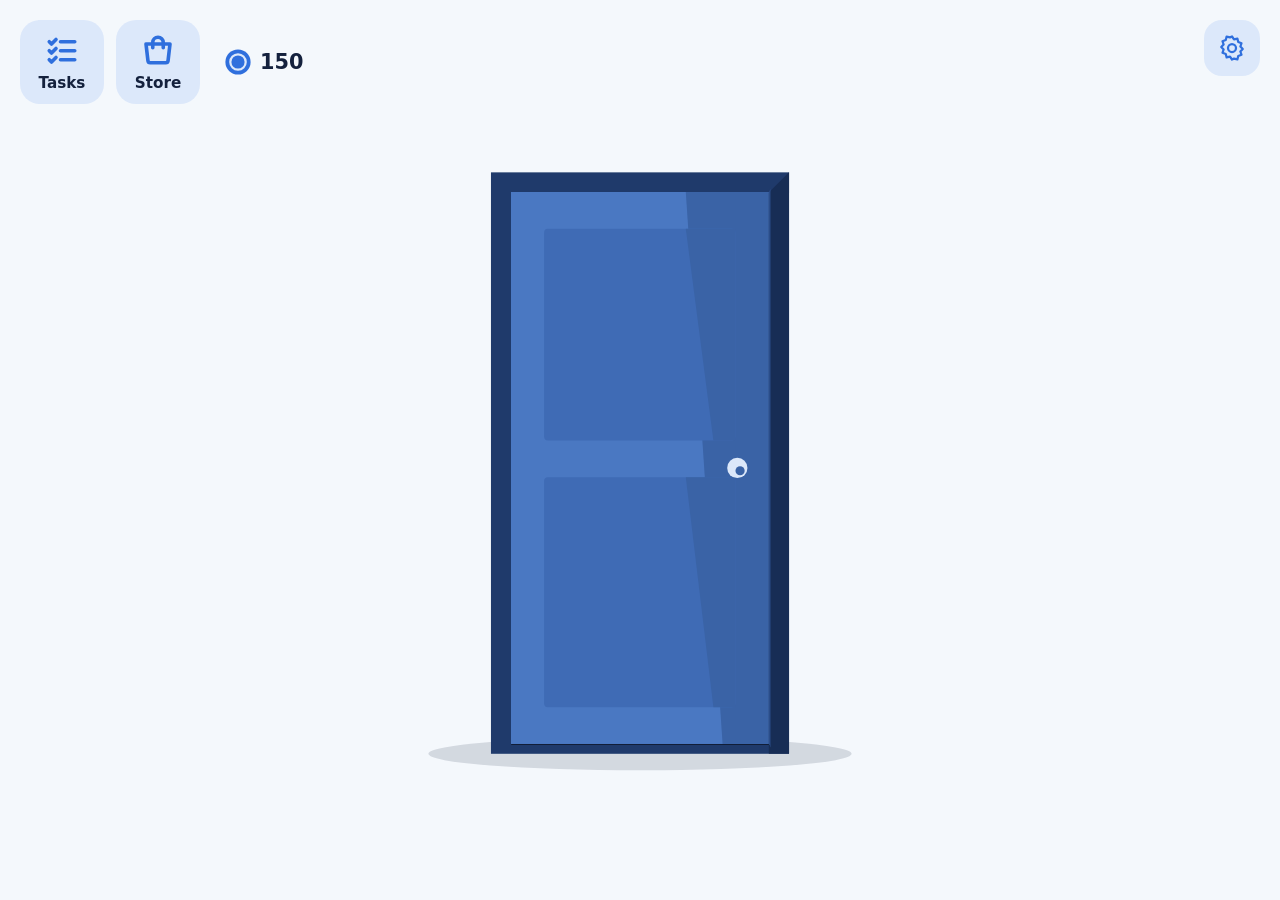
==== commit c35352da: "Add marketplace and soldier character The store sells the soldier (father stays locked). The soldier" ====
--- a/index.html
+++ b/index.html
@@ -10,6 +10,8 @@
   <link rel="stylesheet" href="css/characters.css">
   <link rel="stylesheet" href="css/dialogue.css">
   <link rel="stylesheet" href="css/panels.css">
+  <link rel="stylesheet" href="css/soldier.css">
+  <link rel="stylesheet" href="css/effects.css">
 </head>
 <body>
   <!-- Corner buttons and coins (door screen only) -->
@@ -19,6 +21,13 @@
         <path d="M3.5 6.5l1.5 1.5 3-3M3.5 12.5l1.5 1.5 3-3M3.5 18.5l1.5 1.5 3-3M11 6.5h9.5M11 12.5h9.5M11 18.5h9.5"/>
       </svg>
       Tasks
+    </button>
+    <button type="button" class="side-btn" data-panel="store-panel">
+      <svg viewBox="0 0 24 24" aria-hidden="true">
+        <path d="M4 8h16l-1.3 11.2a1.5 1.5 0 0 1-1.5 1.3H6.8a1.5 1.5 0 0 1-1.5-1.3z"/>
+        <path d="M8.5 10.5V7a3.5 3.5 0 0 1 7 0v3.5"/>
+      </svg>
+      Store
     </button>
     <div class="coin-badge" title="Your coins">
       <svg class="coin-icon" viewBox="0 0 20 20" aria-hidden="true">
@@ -70,6 +79,22 @@
     <ul id="task-list" class="task-list"></ul>
   </section>
 
+  <section id="store-panel" class="panel panel-wide" role="dialog" aria-labelledby="store-title" hidden>
+    <header class="panel-head">
+      <h2 id="store-title">Store</h2>
+      <div class="store-balance">
+        <svg class="coin-icon" viewBox="0 0 20 20" aria-hidden="true">
+          <circle cx="10" cy="10" r="9"/><circle class="coin-inner" cx="10" cy="10" r="5.5"/>
+        </svg>
+        <span data-coins>0</span>
+      </div>
+      <button type="button" class="panel-close" aria-label="Close">×</button>
+    </header>
+    <p class="store-intro">Earn 1 coin for every minute you study. Spend them on new people to check on you.</p>
+    <ul id="store-list" class="store-list"></ul>
+    <p id="store-note" class="store-note" aria-live="polite"></p>
+  </section>
+
   <section id="settings-panel" class="panel" role="dialog" aria-labelledby="settings-title" hidden>
     <header class="panel-head">
       <h2 id="settings-title">Settings</h2>
--- a/css/door.css
+++ b/css/door.css
@@ -113,3 +113,13 @@
   72% { transform: translate(3px, -1px); }
   86% { transform: translate(-1px, 0); }
 }
+
+/* A layer in front of the door, for when a character comes all the way out. */
+.door-front {
+  position: absolute;
+  inset: 0;
+  width: 100%;
+  height: 100%;
+  overflow: visible;
+  pointer-events: none;
+}
--- a/css/characters.css
+++ b/css/characters.css
@@ -53,6 +53,7 @@
 .char.mood-ecstatic .blush { display: inline; }
 
 /* Angry moods (only during a long break): annoyed → angry → furious */
+.char .shout,
 .char .brows-flat,
 .char .brows-angry,
 .char .mouth-flat,
@@ -345,6 +346,38 @@
   84%  { opacity: 0; }
 }
 
+/* ---- sly-peek (you knocked while studying): leans out just enough for one
+        eye to show past the door, a suspicious sideways look, and gone ---- */
+.anim-sly-peek          { animation: sly-body 2.4s ease-in-out both; }
+.anim-sly-peek .head    { animation: sly-head 2.4s ease-in-out both; }
+.anim-sly-peek .pupil   { animation: sly-pupils 2.4s ease-in-out both; }
+.anim-sly-peek .arm-r   { animation: sly-arm 2.4s ease-in-out both; }
+
+@keyframes sly-body {
+  0%       { transform: translateX(0) rotate(0deg); }
+  28%, 74% { transform: translateX(78px) rotate(14deg); }   /* just an eye past the door edge */
+  100%     { transform: translateX(0) rotate(0deg); }
+}
+
+@keyframes sly-head {
+  0%       { transform: rotate(0deg); }
+  28%, 74% { transform: rotate(-14deg); }
+  100%     { transform: rotate(0deg); }
+}
+
+@keyframes sly-arm {
+  0%       { transform: rotate(0deg); }
+  24%, 78% { transform: rotate(24deg); }   /* arm tucked in, out of sight */
+  100%     { transform: rotate(0deg); }
+}
+
+@keyframes sly-pupils {
+  0%, 30%  { transform: translate(0, 0); }
+  38%, 50% { transform: translate(-4px, 1px); }   /* looks at you... */
+  56%, 70% { transform: translate(4px, 1px); }    /* ...hmm */
+  80%, 100% { transform: translate(0, 0); }
+}
+
 /* ---- wait (loops during a break): out of the doorway, looking around the
         room and whistling, with one quick glance at her watch per round ---- */
 .char .whistle,
@@ -460,6 +493,33 @@
   75%      { transform: translateX(88.5px) rotate(12.6deg); }
 }
 
+/* ---- throw (too much knocking): from her "out" pose she rears back,
+        winds her arm over her head, and FLINGS. Release is at 45%. ---- */
+.char.anim-throw          { animation: throw-body 3s ease-in-out both; }
+.char.anim-throw .arm-r   { animation: throw-arm 3s ease-in-out both; }
+.char.anim-throw .head    { animation: throw-head 3s ease-in-out both; }
+
+@keyframes throw-body {
+  0%        { transform: translateX(90px) rotate(13deg); }
+  30%       { transform: translateX(80px) rotate(4deg); }     /* rears back... */
+  45%       { transform: translateX(100px) rotate(22deg); }   /* ...FLING */
+  60%, 100% { transform: translateX(90px) rotate(13deg); }
+}
+
+@keyframes throw-arm {
+  0%        { transform: rotate(0deg); }
+  30%, 38%  { transform: rotate(-200deg); }   /* pie up behind her head */
+  45%       { transform: rotate(-60deg); }    /* thrown at you */
+  70%, 100% { transform: rotate(0deg); }
+}
+
+@keyframes throw-head {
+  0%        { transform: rotate(-13deg); }
+  30%, 38%  { transform: rotate(-20deg); }
+  45%       { transform: rotate(-6deg); }
+  60%, 100% { transform: rotate(-13deg); }
+}
+
 /* ---- Finales: she comes all the way out, in front of the open door ----
    Most finales give the body's transform the same shape so keyframes blend:
    translate(x, y) rotate(r) translate(0, 240px) scale(sx, sy)
@@ -480,9 +540,9 @@
 
 /* Only the chosen food shows under the lid. */
 .char .food { display: none; }
-.char[data-food="pie"] .food-pie,
-.char[data-food="cake"] .food-cake,
-.char[data-food="cookies"] .food-cookies { display: inline; }
+.char[data-variant="pie"] .food-pie,
+.char[data-variant="cake"] .food-cake,
+.char[data-variant="cookies"] .food-cookies { display: inline; }
 
 .char .flame {
   transform-box: fill-box;
--- a/css/panels.css
+++ b/css/panels.css
@@ -386,3 +386,78 @@
 }
 
 .setting-select:focus-visible { outline: 3px solid var(--teal); outline-offset: 2px; }
+
+/* ---- Store ---- */
+.panel-wide { width: min(560px, calc(100vw - 32px)); }
+
+.store-balance {
+  display: flex;
+  align-items: center;
+  gap: 6px;
+  margin-left: auto;
+  margin-right: 12px;
+  font-weight: 800;
+  font-size: 1.15rem;
+  font-variant-numeric: tabular-nums;
+}
+
+.store-intro {
+  margin: 0 0 14px;
+  color: var(--locked);
+}
+
+.store-list {
+  list-style: none;
+  margin: 0;
+  padding: 0;
+  display: grid;
+  grid-template-columns: repeat(3, 1fr);
+  gap: 12px;
+}
+
+.store-card {
+  display: flex;
+  flex-direction: column;
+  align-items: center;
+  gap: 8px;
+  padding: 12px 10px 14px;
+  border-radius: 16px;
+  background: var(--pale);
+  text-align: center;
+}
+
+.store-portrait {
+  width: 100%;
+  aspect-ratio: 190 / 245;
+  border-radius: 12px;
+  background: var(--doorway);
+}
+
+.store-info strong { display: block; font-size: 1.05rem; }
+.store-price { font-size: 0.85rem; color: var(--locked); }
+
+.store-btn { width: 100%; padding: 8px 10px; font-size: 0.9rem; }
+.store-btn:disabled { cursor: default; transform: none; }
+
+.store-card.is-owned .store-btn {
+  background: transparent;
+  color: var(--teal);
+  border-color: var(--teal);
+}
+
+.store-card.is-short .store-btn,
+.store-card.is-locked .store-btn {
+  background: transparent;
+  color: var(--locked);
+  border-color: var(--locked);
+}
+
+.store-card.is-locked .store-portrait { opacity: 0.7; }
+
+.store-note {
+  min-height: 1.4em;
+  margin: 14px 0 0;
+  font-weight: 700;
+  color: var(--teal);
+  text-align: center;
+}
--- a/css/soldier.css
+++ b/css/soldier.css
@@ -0,0 +1,337 @@
+/* The soldier's own moves: his drill-whistle check-in, his finales, and the
+   gun punishment. Shared moves (look-around, peek, stare, breaks,
+   moods) live in characters.css. Same rig and transform shapes as the
+   mother's moves. */
+
+/* He's strict: when pleased he keeps his stern brows (just a smirk), when
+   delighted no squint, and only over the moon does he really grin. */
+.char .mouth-cheer { display: none; }
+.char-soldier.mood-pleased .brows-soft { display: none; }
+.char-soldier.mood-pleased .brows-suspicious { display: inline; }
+.char-soldier.mood-delighted .happy-lid { display: none; }
+.char-soldier.mood-ecstatic .mouth-grin { display: none; }
+.char-soldier.mood-ecstatic .mouth-cheer { display: inline; }
+
+/* Shouting orders: an open mouth replaces the others. */
+.char:is(.anim-soldier-meh, .anim-shoot) .mouth { display: none; }
+.char:is(.anim-soldier-meh, .anim-shoot) .shout { display: inline; }
+
+/* ===== soldier-whistle (signature check-in, 7.4s): lean out, scan the room,
+         TWEEEET on his whistle, then jab a finger at you and bark ===== */
+.anim-soldier-whistle               { animation: sw-body 7.4s ease-in-out both; }
+.anim-soldier-whistle .head         { animation: sw-head 7.4s ease-in-out both; }
+.anim-soldier-whistle .features     { animation: sw-face 7.4s ease-in-out both; }
+.anim-soldier-whistle .pupil        { animation: sw-pupils 7.4s ease-in-out both; }
+.anim-soldier-whistle .arm-r        { animation: sw-arm 7.4s ease-in-out both; }
+.anim-soldier-whistle .prop-whistle { animation: sw-whistle 7.4s step-end both; }
+.anim-soldier-whistle .mouth        { animation: sw-mouth 7.4s step-end both; }
+.anim-soldier-whistle .shout        { display: inline; animation: sw-shout 7.4s step-end both; }
+
+@keyframes sw-body {
+  0%       { transform: translateX(0) rotate(0deg); }
+  14%      { transform: translateX(80px) rotate(12deg); }
+  18%, 84% { transform: translateX(76px) rotate(11deg); }
+  100%     { transform: translateX(0) rotate(0deg); }
+}
+
+@keyframes sw-head {
+  0%       { transform: rotate(0deg); }
+  14%      { transform: rotate(-11deg); }
+  22%      { transform: rotate(-7deg); }
+  30%      { transform: rotate(-15deg); }
+  36%, 84% { transform: rotate(-11deg); }
+  40%      { transform: rotate(-11deg) translateY(-3px); }   /* TWEET */
+  100%     { transform: rotate(0deg); }
+}
+
+@keyframes sw-face {
+  0%, 16%  { transform: translate(0, 0); }
+  22%      { transform: translate(4px, 1px); }
+  30%      { transform: translate(-4px, 1px); }
+  36%, 100% { transform: translate(0, 0); }
+}
+
+@keyframes sw-pupils {
+  0%, 16%  { transform: translate(0, 0); }
+  20%, 24% { transform: translate(5px, 1px); }
+  28%, 32% { transform: translate(-5px, 1px); }
+  36%, 100% { transform: translate(0, 0); }
+}
+
+@keyframes sw-arm {
+  0%, 58%  { transform: rotate(0deg); }
+  64%, 84% { transform: rotate(-75deg); }    /* jabbing a finger at you */
+  70%      { transform: rotate(-68deg); }
+  76%      { transform: rotate(-78deg); }
+  92%, 100% { transform: rotate(0deg); }
+}
+
+@keyframes sw-whistle {
+  0%   { opacity: 0; }
+  38%  { opacity: 1; }
+  58%  { opacity: 0; }
+}
+
+@keyframes sw-mouth {
+  0%   { opacity: 1; }
+  38%  { opacity: 0; }   /* whistle in */
+  58%  { opacity: 0; }   /* barking */
+  86%  { opacity: 1; }
+}
+
+@keyframes sw-shout {
+  0%   { opacity: 0; }
+  58%  { opacity: 1; }
+  86%  { opacity: 0; }
+}
+
+/* ===== Finales. Body transform: translate(x, y) rotate(r) translate(0, 240px)
+         scale(sx, sy), the same as the mother's, so finale-exit-body fits. ===== */
+
+@keyframes soldier-step-out {
+  0%        { transform: translate(0px, -240px) rotate(0deg) translate(0px, 240px) scale(1, 1); }
+  22%, 100% { transform: translate(40px, -240px) rotate(0deg) translate(0px, 240px) scale(1.12, 1.12); }
+}
+
+/* Under 15 min: points at the floor and barks "DROP AND GIVE ME TWENTY!" */
+.anim-soldier-meh          { animation: soldier-step-out 3.8s ease-in-out both; }
+.anim-soldier-meh .arm-r   { animation: sm-arm 3.8s ease-in-out both; }
+.anim-soldier-meh .head    { animation: sm-head 3.8s ease-in-out both; }
+
+@keyframes sm-arm {
+  0%, 26%   { transform: rotate(0deg); }
+  36%       { transform: rotate(-52deg); }   /* down! */
+  44%       { transform: rotate(-34deg); }
+  52%       { transform: rotate(-52deg); }   /* DOWN! */
+  60%, 100% { transform: rotate(-45deg); }
+}
+
+@keyframes sm-head {
+  0%, 30%   { transform: rotate(0deg) translateY(0); }
+  36%       { transform: rotate(0deg) translateY(-5px); }   /* barking */
+  44%       { transform: rotate(0deg) translateY(2px); }
+  52%       { transform: rotate(0deg) translateY(-5px); }
+  60%, 100% { transform: rotate(0deg) translateY(0); }
+}
+
+/* 15–40 min: a curt nod, and he holds out a badge. */
+.anim-soldier-badge            { animation: soldier-step-out 3.6s ease-in-out both; }
+.anim-soldier-badge .arm-r     { animation: hold-out-arm 3.6s ease-in-out both; }
+.anim-soldier-badge .head      { animation: curt-nod 3.6s ease-in-out both; }
+.anim-soldier-badge .prop-badge { animation: prop-in 3.6s step-end both; }
+
+/* 40 min – 2 h: a medal or a trophy (data-variant), presented with a lift. */
+.anim-soldier-award          { animation: soldier-step-out 4.2s ease-in-out both; }
+.anim-soldier-award .arm-r   { animation: present-arm 4.2s ease-in-out both; }
+.anim-soldier-award .head    { animation: curt-nod 4.2s ease-in-out both; }
+.char.anim-soldier-award[data-variant="medal"] .prop-medal,
+.char.anim-soldier-award[data-variant="trophy"] .prop-trophy { animation: prop-in 4.2s step-end both; }
+
+@keyframes hold-out-arm {
+  0%, 24%   { transform: rotate(0deg); }
+  36%, 100% { transform: rotate(-70deg); }
+}
+
+@keyframes present-arm {
+  0%, 24%   { transform: rotate(0deg); }
+  36%       { transform: rotate(-70deg); }
+  50%, 58%  { transform: rotate(-115deg); }   /* holds it up: "for you" */
+  70%, 100% { transform: rotate(-70deg); }
+}
+
+@keyframes curt-nod {
+  0%, 40%   { transform: rotate(0deg) translateY(0); }
+  48%       { transform: rotate(0deg) translateY(5px); }   /* one sharp nod */
+  56%, 100% { transform: rotate(0deg) translateY(0); }
+}
+
+@keyframes prop-in {
+  0%   { opacity: 0; }
+  26%  { opacity: 1; }
+}
+
+/* 2 h +: stunts. */
+
+/* Salute: snaps to attention and salutes; confetti rains from the top. */
+.anim-soldier-salute                  { animation: salute-body 4s ease-in-out both; }
+.anim-soldier-salute .arm-r           { animation: salute-straight-arm 4s step-end both; }
+.anim-soldier-salute .prop-salute-arm { animation: salute-bent-arm 4s step-end both; }
+.anim-soldier-salute .head            { animation: salute-head 4s ease-in-out both; }
+
+@keyframes salute-body {
+  0%        { transform: translate(0px, -240px) rotate(0deg) translate(0px, 240px) scale(1, 1); }
+  22%       { transform: translate(40px, -240px) rotate(0deg) translate(0px, 240px) scale(1.12, 1.12); }
+  30%       { transform: translate(40px, -244px) rotate(0deg) translate(0px, 240px) scale(1.08, 1.17); }   /* ATTEN-TION */
+  36%, 100% { transform: translate(40px, -240px) rotate(0deg) translate(0px, 240px) scale(1.12, 1.12); }
+}
+
+/* At "ATTEN-TION" his straight arm is swapped for the bent saluting arm. */
+@keyframes salute-straight-arm {
+  0%   { opacity: 1; }
+  32%  { opacity: 0; }
+}
+
+@keyframes salute-bent-arm {
+  0%   { opacity: 0; }
+  32%  { opacity: 1; }
+}
+
+/* Going back in after a salute: the bent arm drops back to his straight one. */
+.char.anim-soldier-exit[data-variant="salute"] .prop-salute-arm { animation: salute-bent-arm-out 1.3s step-end both; }
+.char.anim-soldier-exit[data-variant="salute"] .arm-r { animation: salute-straight-arm-in 1.3s step-end both; }
+
+@keyframes salute-bent-arm-out {
+  0%   { opacity: 1; }
+  20%  { opacity: 0; }
+}
+
+@keyframes salute-straight-arm-in {
+  0%   { opacity: 0; }
+  20%  { opacity: 1; }
+}
+
+@keyframes salute-head {
+  0%, 30%   { transform: rotate(0deg) translateY(0); }
+  36%, 100% { transform: rotate(0deg) translateY(-3px); }   /* chin up */
+}
+
+/* Confetti cannon: a cannon rolls in beside him; he points; BOOM. */
+.anim-soldier-cannon              { animation: soldier-step-out 4.4s ease-in-out both; }
+.anim-soldier-cannon .arm-r       { animation: cannon-arm 4.4s ease-in-out both; }
+.anim-soldier-cannon .head        { animation: curt-nod 4.4s ease-in-out both; }
+.anim-soldier-cannon .prop-cannon { animation: prop-in 4.4s step-end both; }
+.anim-soldier-cannon .cannon-barrel { animation: cannon-recoil 4.4s ease-out both; }
+
+@keyframes cannon-arm {
+  0%, 26%   { transform: rotate(0deg); }
+  34%, 44%  { transform: rotate(-30deg); }   /* "FIRE!" */
+  58%, 100% { transform: rotate(-70deg); }
+}
+
+.char .cannon-barrel {
+  transform-box: fill-box;
+  transform-origin: 0% 100%;
+}
+
+@keyframes cannon-recoil {
+  0%, 44%  { transform: translate(0, 0); }
+  46%      { transform: translate(-10px, 6px); }   /* BOOM */
+  60%, 100% { transform: translate(0, 0); }
+}
+
+/* Confetti bomb: winds up and lobs a bomb at you; it bursts into confetti. */
+.anim-soldier-bomb             { animation: soldier-step-out 4s ease-in-out both; }
+.anim-soldier-bomb .arm-r      { animation: bomb-arm 4s ease-in-out both; }
+.anim-soldier-bomb .head       { animation: curt-nod 4s ease-in-out both; }
+.anim-soldier-bomb .prop-bomb  { animation: bomb-held 4s step-end both; }
+
+@keyframes bomb-arm {
+  0%, 24%   { transform: rotate(0deg); }
+  34%, 38%  { transform: rotate(-200deg); }   /* wind up... */
+  44%       { transform: rotate(-60deg); }    /* ...LOB */
+  58%, 100% { transform: rotate(-70deg); }
+}
+
+@keyframes bomb-held {
+  0%   { opacity: 0; }
+  10%  { opacity: 1; }
+  43%  { opacity: 0; }   /* it's gone: flying at you */
+}
+
+/* soldier-exit: back inside from whatever pose he ended in. The finale sets
+   --arm-from (his arm's final angle) and data-variant (what he's holding). */
+.anim-soldier-exit          { animation: finale-exit-body 1.3s ease-in-out both; }
+.anim-soldier-exit .arm-r   { animation: soldier-exit-arm 1.3s ease-in-out both; }
+.char.anim-soldier-exit[data-variant="badge"] .prop-badge,
+.char.anim-soldier-exit[data-variant="medal"] .prop-medal,
+.char.anim-soldier-exit[data-variant="trophy"] .prop-trophy,
+.char.anim-soldier-exit[data-variant="cannon"] .prop-cannon { opacity: 1; }
+
+@keyframes soldier-exit-arm {
+  0%        { transform: rotate(var(--arm-from, 0deg)); }
+  60%, 100% { transform: rotate(0deg); }
+}
+
+/* ===== The gun punishment: he leans out with his pistol pointed at you
+         and fires three shots from 45% ===== */
+.char.anim-shoot          { animation: shoot-body 3.4s ease-in-out both; }
+.char.anim-shoot .arm-r   { animation: shoot-arm 3.4s ease-in-out both; }
+.char.anim-shoot .prop-gun { animation: shoot-gun 3.4s step-end both; }
+
+@keyframes shoot-body {
+  0%        { transform: translateX(90px) rotate(13deg) scale(1); }
+  30%       { transform: translateX(92px) rotate(10deg) scale(1.1); }   /* leans in and takes aim at you */
+  45%, 80%  { transform: translateX(92px) rotate(10deg) scale(1.1); }
+  48%, 58%, 68% { transform: translateX(90px) rotate(8deg) scale(1.08); } /* recoil */
+  100%      { transform: translateX(90px) rotate(13deg) scale(1); }
+}
+
+@keyframes shoot-arm {
+  0%        { transform: rotate(0deg); }
+  30%, 84%  { transform: rotate(-52deg); }   /* gun held out in front, aimed at you */
+  100%      { transform: rotate(0deg); }
+}
+
+@keyframes shoot-gun {
+  0%   { opacity: 0; }
+  8%   { opacity: 1; }
+  92%  { opacity: 0; }
+}
+
+/* ===== Held items stay upright: they turn the opposite way to his arm,
+         around his hand (the gun lines up along his arm instead). ===== */
+.char .arm-r .prop {
+  transform-box: view-box;
+  transform-origin: 72px -195px;
+}
+
+.anim-soldier-badge .prop-badge {
+  animation: prop-in 3.6s step-end both, upright-hold 3.6s ease-in-out both;
+}
+.char.anim-soldier-award[data-variant="medal"] .prop-medal,
+.char.anim-soldier-award[data-variant="trophy"] .prop-trophy {
+  animation: prop-in 4.2s step-end both, upright-present 4.2s ease-in-out both;
+}
+.char.anim-soldier-exit[data-variant] .arm-r .prop {
+  animation: upright-exit 1.3s ease-in-out both;
+}
+.char.anim-shoot .prop-gun {
+  animation: shoot-gun 3.4s step-end both, upright-gun 3.4s ease-in-out both;
+}
+
+@keyframes upright-hold {
+  0%, 24%   { transform: rotate(0deg); }
+  36%, 100% { transform: rotate(70deg); }
+}
+
+@keyframes upright-present {
+  0%, 24%   { transform: rotate(0deg); }
+  36%       { transform: rotate(70deg); }
+  50%, 58%  { transform: rotate(115deg); }
+  70%, 100% { transform: rotate(70deg); }
+}
+
+@keyframes upright-exit {
+  0%        { transform: rotate(calc(var(--arm-from, 0deg) * -1)); }
+  60%, 100% { transform: rotate(0deg); }
+}
+
+@keyframes upright-gun {
+  0%        { transform: rotate(0deg); }
+  30%, 84%  { transform: rotate(52deg); }
+  100%      { transform: rotate(0deg); }
+}
+
+/* A flash at the barrel for each of the three shots. */
+.char .muzzle-flash { opacity: 0; }
+.char.anim-shoot .muzzle-flash { animation: muzzle 3.4s step-end both; }
+
+@keyframes muzzle {
+  0%   { opacity: 0; }
+  45%  { opacity: 1; }
+  48%  { opacity: 0; }
+  57%  { opacity: 1; }
+  60%  { opacity: 0; }
+  69%  { opacity: 1; }
+  72%  { opacity: 0; }
+}
--- a/css/effects.css
+++ b/css/effects.css
@@ -0,0 +1,130 @@
+/* Effects that break out of the scene: things flying at the screen,
+   messes stuck to the screen (pie, bullet holes), and confetti. */
+
+/* ---- Flying at the screen ---- */
+.flight {
+  position: fixed;
+  inset: 0;
+  z-index: 60;
+  perspective: 700px;
+  pointer-events: none;
+}
+
+/* Starts small at her hand, far away, then rushes at the screen spinning. */
+.flying-thing {
+  position: absolute;
+  width: 240px;
+  height: 160px;
+  margin: -80px 0 0 -120px;
+  transform-style: preserve-3d;
+  animation: fly-at-screen 0.7s cubic-bezier(0.45, 0, 0.9, 0.55) forwards;
+}
+
+.flying-thing svg { width: 100%; height: 100%; display: block; }
+
+@keyframes fly-at-screen {
+  0%   { transform: translate(var(--from-x), var(--from-y)) translateZ(-1400px) rotateZ(0deg) rotateX(50deg); }
+  100% { transform: translate(0px, 0px) translateZ(var(--end-z, 620px)) rotateZ(380deg) rotateX(6deg); }
+}
+
+/* ---- Messes stuck to the screen ---- */
+.mess {
+  position: fixed;
+  inset: 0;
+  z-index: 60;
+  cursor: pointer;
+  animation: mess-on 0.25s cubic-bezier(0.2, 1.6, 0.4, 1) both;
+}
+
+/* A small mess at one spot (a bullet hole). */
+.mess.mess-spot {
+  inset: auto;
+  transform: translate(-50%, -50%);
+  animation-name: mess-spot-on;
+}
+
+.mess svg { width: 100%; height: 100%; display: block; overflow: visible; }
+
+.mess .mess-drips {
+  transform-box: fill-box;
+  transform-origin: 50% 0;
+  animation: drip 5s ease-in 0.3s both;
+}
+
+.mess.is-wiped { animation: mess-off 0.7s ease-in forwards; }
+.mess.mess-spot { animation-duration: 0.08s; }
+.mess.mess-spot.is-wiped { animation: mess-spot-off 0.7s ease-in forwards; }
+
+@keyframes mess-on {
+  0%   { transform: scale(0.6); opacity: 0; }
+  100% { transform: scale(1); opacity: 1; }
+}
+
+@keyframes mess-spot-on {
+  0%   { transform: translate(-50%, -50%) scale(0.85); opacity: 0; }
+  100% { transform: translate(-50%, -50%) scale(1); opacity: 1; }
+}
+
+@keyframes drip {
+  0%   { transform: scaleY(0.2); }
+  100% { transform: scaleY(1.3); }
+}
+
+@keyframes mess-off {
+  0%   { transform: translateY(0); opacity: 1; }
+  100% { transform: translateY(40vh); opacity: 0; }
+}
+
+@keyframes mess-spot-off {
+  0%   { transform: translate(-50%, -50%); opacity: 1; }
+  100% { transform: translate(-50%, -50%); opacity: 0; }
+}
+
+/* Smoke curling up out of a bullet hole, in staggered puffs. */
+.mess .smoke {
+  transform-box: fill-box;
+  transform-origin: 50% 50%;
+  animation: smoke-rise 1.8s ease-out infinite;
+  opacity: 0;
+}
+.mess .smoke-1 { animation-delay: 0.6s; }
+.mess .smoke-2 { animation-delay: 1.2s; }
+
+@keyframes smoke-rise {
+  0%   { transform: translate(0, 0) scale(0.5); opacity: 0; }
+  15%  { opacity: 1; }
+  100% { transform: translate(14px, -120px) scale(2.2); opacity: 0; }
+}
+
+/* ---- Confetti ---- */
+.confetti {
+  position: fixed;
+  inset: 0;
+  z-index: 61;
+  pointer-events: none;
+  overflow: hidden;
+}
+
+.confetti i {
+  position: absolute;
+  width: 10px;
+  height: 16px;
+  border-radius: 2px;
+  animation: 3.4s cubic-bezier(0.25, 0.6, 0.5, 1) both;
+}
+
+.confetti i.rain  { animation-name: confetti-rain; }
+.confetti i.burst { animation-name: confetti-burst; }
+
+@keyframes confetti-rain {
+  0%   { transform: translate(0, 0) rotate(0deg); opacity: 1; }
+  90%  { opacity: 1; }
+  100% { transform: translate(var(--dx), 110vh) rotate(var(--spin)); opacity: 0; }
+}
+
+@keyframes confetti-burst {
+  0%   { transform: translate(0, 0) rotate(0deg) scale(0.4); opacity: 1; }
+  25%  { transform: translate(var(--dx), var(--dy)) rotate(calc(var(--spin) / 3)) scale(1); }
+  90%  { opacity: 1; }
+  100% { transform: translate(var(--dx), calc(var(--dy) + 80vh)) rotate(var(--spin)) scale(1); opacity: 0; }
+}
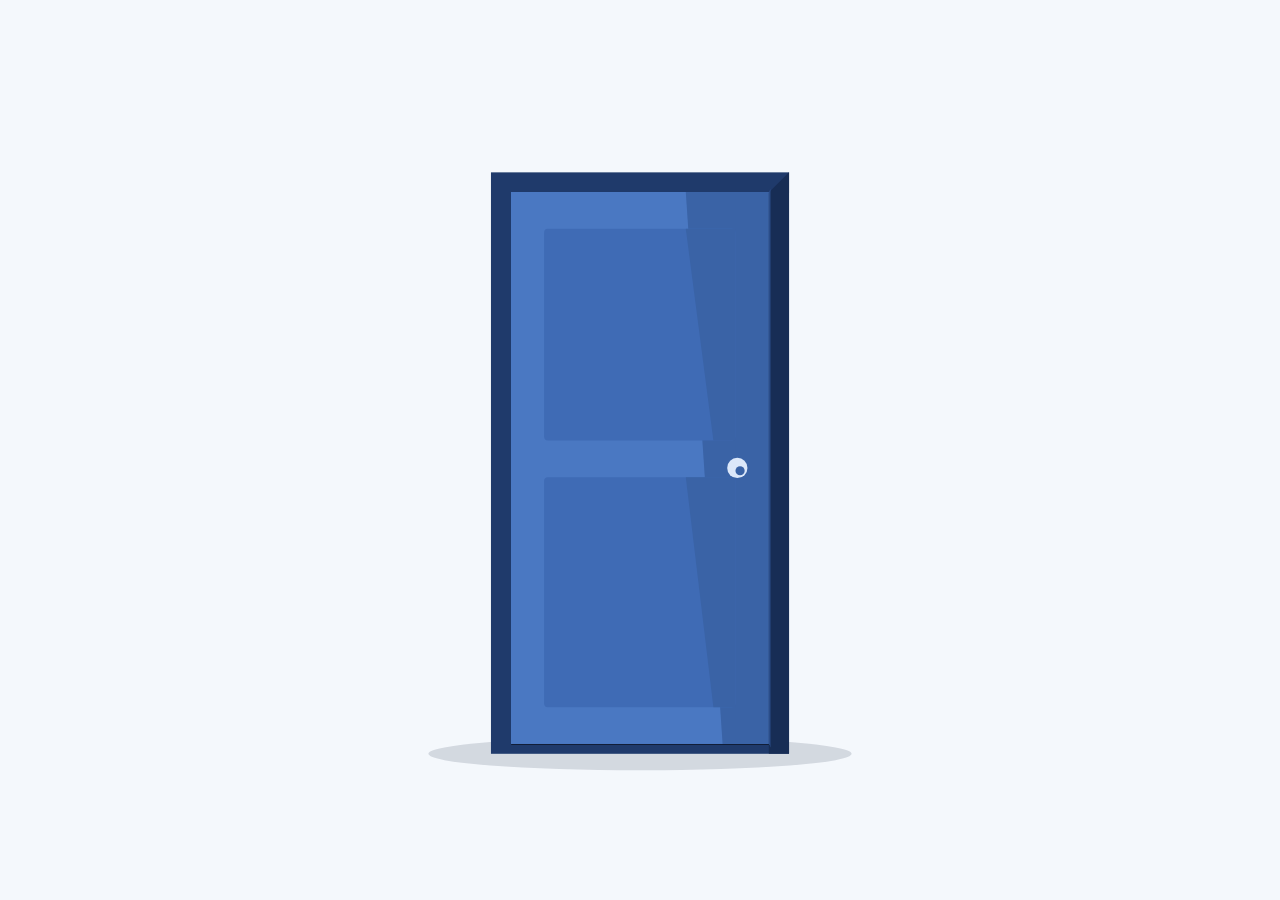
==== commit 588f5bdb: "Add door intro, stats heat map and theme toggle First-time visitors see only the door; the third kno" ====
--- a/index.html
+++ b/index.html
@@ -29,6 +29,14 @@
       </svg>
       Store
     </button>
+    <button type="button" class="side-btn" data-panel="stats-panel">
+      <svg viewBox="0 0 24 24" aria-hidden="true">
+        <rect x="3" y="3" width="5" height="5" rx="1"/><rect x="10" y="3" width="5" height="5" rx="1"/><rect x="17" y="3" width="4" height="5" rx="1"/>
+        <rect x="3" y="10" width="5" height="5" rx="1"/><rect x="10" y="10" width="5" height="5" rx="1"/><rect x="17" y="10" width="4" height="5" rx="1"/>
+        <rect x="3" y="17" width="5" height="4" rx="1"/><rect x="10" y="17" width="5" height="4" rx="1"/>
+      </svg>
+      Stats
+    </button>
     <div class="coin-badge" title="Your coins">
       <svg class="coin-icon" viewBox="0 0 20 20" aria-hidden="true">
         <circle cx="10" cy="10" r="9"/><circle class="coin-inner" cx="10" cy="10" r="5.5"/>
@@ -37,6 +45,12 @@
       <span class="sr-only">coins</span>
     </div>
   </nav>
+
+  <!-- Light / dark mode, top-right corner -->
+  <button type="button" class="theme-btn" aria-label="Switch theme">
+    <svg class="icon-moon" viewBox="0 0 24 24" aria-hidden="true"><path d="M20 14.5A8 8 0 0 1 9.5 4a8 8 0 1 0 10.5 10.5z"/></svg>
+    <svg class="icon-sun" viewBox="0 0 24 24" aria-hidden="true"><circle cx="12" cy="12" r="4.2"/><path d="M12 2v2.5M12 19.5V22M2 12h2.5M19.5 12H22M4.9 4.9l1.8 1.8M17.3 17.3l1.8 1.8M4.9 19.1l1.8-1.8M17.3 6.7l1.8-1.8"/></svg>
+  </button>
 
   <!-- Settings, top-right corner -->
   <button type="button" class="settings-btn" data-panel="settings-panel" aria-label="Settings">
@@ -95,6 +109,29 @@
     <p id="store-note" class="store-note" aria-live="polite"></p>
   </section>
 
+  <section id="stats-panel" class="panel panel-wide" role="dialog" aria-labelledby="stats-title" hidden>
+    <header class="panel-head">
+      <h2 id="stats-title">Stats</h2>
+      <button type="button" class="panel-close" aria-label="Close">×</button>
+    </header>
+    <div class="heatmap-wrap">
+      <div id="heatmap-months" class="heatmap-months"></div>
+      <div class="heatmap-body">
+        <div class="heatmap-days"><span>Mon</span><span></span><span>Wed</span><span></span><span>Fri</span><span></span><span>Sun</span></div>
+        <div id="heatmap" class="heatmap" aria-label="Minutes studied per day, last 12 weeks"></div>
+      </div>
+      <div class="heatmap-legend">
+        Less <i class="day level-0"></i><i class="day level-1"></i><i class="day level-2"></i><i class="day level-3"></i><i class="day level-4"></i> More
+      </div>
+    </div>
+    <div class="stat-row">
+      <div class="stat"><small>Most-studied day</small><strong id="stat-best">–</strong></div>
+      <div class="stat"><small>Daily average</small><strong id="stat-average">–</strong></div>
+    </div>
+    <p id="stats-demo-note" class="stats-demo-note">Includes sample data, so the map isn't empty. Your real sessions are added on top.</p>
+    <button type="button" id="reset-data" class="link-btn">Reset data</button>
+  </section>
+
   <section id="settings-panel" class="panel" role="dialog" aria-labelledby="settings-title" hidden>
     <header class="panel-head">
       <h2 id="settings-title">Settings</h2>
--- a/css/base.css
+++ b/css/base.css
@@ -7,6 +7,7 @@
   --pale: #dce8fa;
   --teal: #1b8a9a;
   --bubble: #ffffff;
+  --heat-0: #e3ebf6; --heat-1: #b7cdee; --heat-2: #7fa6e6; --heat-3: #3f74d6; --heat-4: #1e4aa3;
   --bubble-ink: #14213d;
   --bubble-line: #14213d;
   --bubble-accent: #2f6fdd;
@@ -32,6 +33,7 @@
     --pale: #1a2540;
     --teal: #4fc2d0;
     --bubble: #f4f8fc;
+    --heat-0: #1a2540; --heat-1: #24406f; --heat-2: #2f5ea8; --heat-3: #4f86e0; --heat-4: #8fb6f5;
     --bubble-line: #f4f8fc;
     --locked: #8a96ad;
 
@@ -54,6 +56,7 @@
   --pale: #1a2540;
   --teal: #4fc2d0;
   --bubble: #f4f8fc;
+  --heat-0: #1a2540; --heat-1: #24406f; --heat-2: #2f5ea8; --heat-3: #4f86e0; --heat-4: #8fb6f5;
   --bubble-line: #f4f8fc;
   --locked: #8a96ad;
 
@@ -81,3 +84,8 @@
   font-family: system-ui, -apple-system, "Segoe UI", Roboto, sans-serif;
   transition: background 0.3s, color 0.3s;
 }
+
+/* Picked "light" with the sun/moon button while the computer is in dark mode. */
+:root[data-theme="light"] {
+  color-scheme: light;
+}
--- a/css/door.css
+++ b/css/door.css
@@ -77,6 +77,8 @@
 /* Opening takes exactly as long as the creak sound (2s), at a steady pace
    that eases in and out with it. */
 .door--crack .door-panel,
+.door--gap   .door-panel,
+.door--intro .door-panel,
 .door--ajar  .door-panel,
 .door--wide  .door-panel {
   transition-duration: 2s;
@@ -84,7 +86,9 @@
 }
 
 .door--crack .door-panel { transform: rotateY(-14deg); }
+.door--gap   .door-panel { transform: rotateY(-26deg); }   /* the intro's first knocks */
 .door--ajar  .door-panel { transform: rotateY(-40deg); }
+.door--intro .door-panel { transform: rotateY(-52deg); }   /* her first hello */
 .door--wide  .door-panel { transform: rotateY(-90deg); }   /* fully open: edge-on */
 .door--crack .door-panel::after { opacity: 0.08; }
 .door--ajar  .door-panel::after { opacity: 0.2; }
--- a/css/panels.css
+++ b/css/panels.css
@@ -461,3 +461,146 @@
   color: var(--teal);
   text-align: center;
 }
+
+/* ---- First visit: only the door ---- */
+.first-visit .side,
+.first-visit .settings-btn,
+.first-visit .theme-btn {
+  opacity: 0;
+  pointer-events: none;
+}
+
+.side,
+.settings-btn,
+.theme-btn {
+  transition: opacity 0.8s, transform 0.4s;
+}
+
+/* ---- Light / dark button (next to the gear) ---- */
+.theme-btn {
+  position: fixed;
+  top: 20px;
+  right: 88px;
+  z-index: 10;
+  width: 56px;
+  height: 56px;
+  display: grid;
+  place-items: center;
+  border: none;
+  border-radius: 18px;
+  background: var(--pale);
+  cursor: pointer;
+}
+
+.theme-btn svg {
+  width: 26px;
+  height: 26px;
+  fill: none;
+  stroke: var(--blue);
+  stroke-width: 2;
+  stroke-linecap: round;
+  stroke-linejoin: round;
+}
+
+.theme-btn .icon-sun { display: none; }
+.theme-btn.is-dark .icon-sun { display: block; }
+.theme-btn.is-dark .icon-moon { display: none; }
+.theme-btn:focus-visible { outline: 3px solid var(--teal); outline-offset: 2px; }
+
+/* ---- Stats: heat map ---- */
+.side-btn svg rect { stroke-width: 2; }
+
+.heatmap-wrap { overflow-x: auto; padding-bottom: 4px; }
+
+.heatmap-months {
+  display: grid;
+  grid-template-columns: repeat(12, 26px);
+  gap: 0;
+  margin-left: 38px;
+  font-size: 0.75rem;
+  color: var(--locked);
+  height: 16px;
+}
+
+.heatmap-body { display: flex; gap: 6px; }
+
+.heatmap-days {
+  display: grid;
+  grid-template-rows: repeat(7, 22px);
+  gap: 4px;
+  width: 32px;
+  font-size: 0.72rem;
+  line-height: 22px;
+  color: var(--locked);
+}
+
+.heatmap {
+  display: grid;
+  grid-auto-flow: column;
+  grid-template-rows: repeat(7, 22px);
+  grid-auto-columns: 22px;
+  gap: 4px;
+}
+
+.day {
+  display: inline-block;
+  width: 22px;
+  height: 22px;
+  border-radius: 5px;
+  background: var(--heat-0);
+}
+
+.day.level-1 { background: var(--heat-1); }
+.day.level-2 { background: var(--heat-2); }
+.day.level-3 { background: var(--heat-3); }
+.day.level-4 { background: var(--heat-4); }
+.day.is-future { background: transparent; }
+
+.heatmap-legend {
+  display: flex;
+  align-items: center;
+  justify-content: flex-end;
+  gap: 4px;
+  margin-top: 10px;
+  font-size: 0.75rem;
+  color: var(--locked);
+}
+
+.heatmap-legend .day { width: 14px; height: 14px; border-radius: 3px; }
+
+.stat-row {
+  display: grid;
+  grid-template-columns: 1fr 1fr;
+  gap: 12px;
+  margin-top: 18px;
+}
+
+.stat {
+  padding: 12px 14px;
+  border-radius: 14px;
+  background: var(--pale);
+}
+
+.stat small { display: block; color: var(--locked); margin-bottom: 4px; }
+.stat strong { font-size: 1.15rem; }
+
+.stats-demo-note {
+  margin: 14px 0 4px;
+  font-size: 0.82rem;
+  color: var(--locked);
+}
+
+.stats-demo-note[hidden] { display: none; }
+
+.link-btn {
+  font: inherit;
+  font-size: 0.85rem;
+  border: none;
+  background: none;
+  color: var(--locked);
+  text-decoration: underline;
+  cursor: pointer;
+  padding: 6px 0;
+}
+
+.link-btn:hover { color: var(--ink); }
